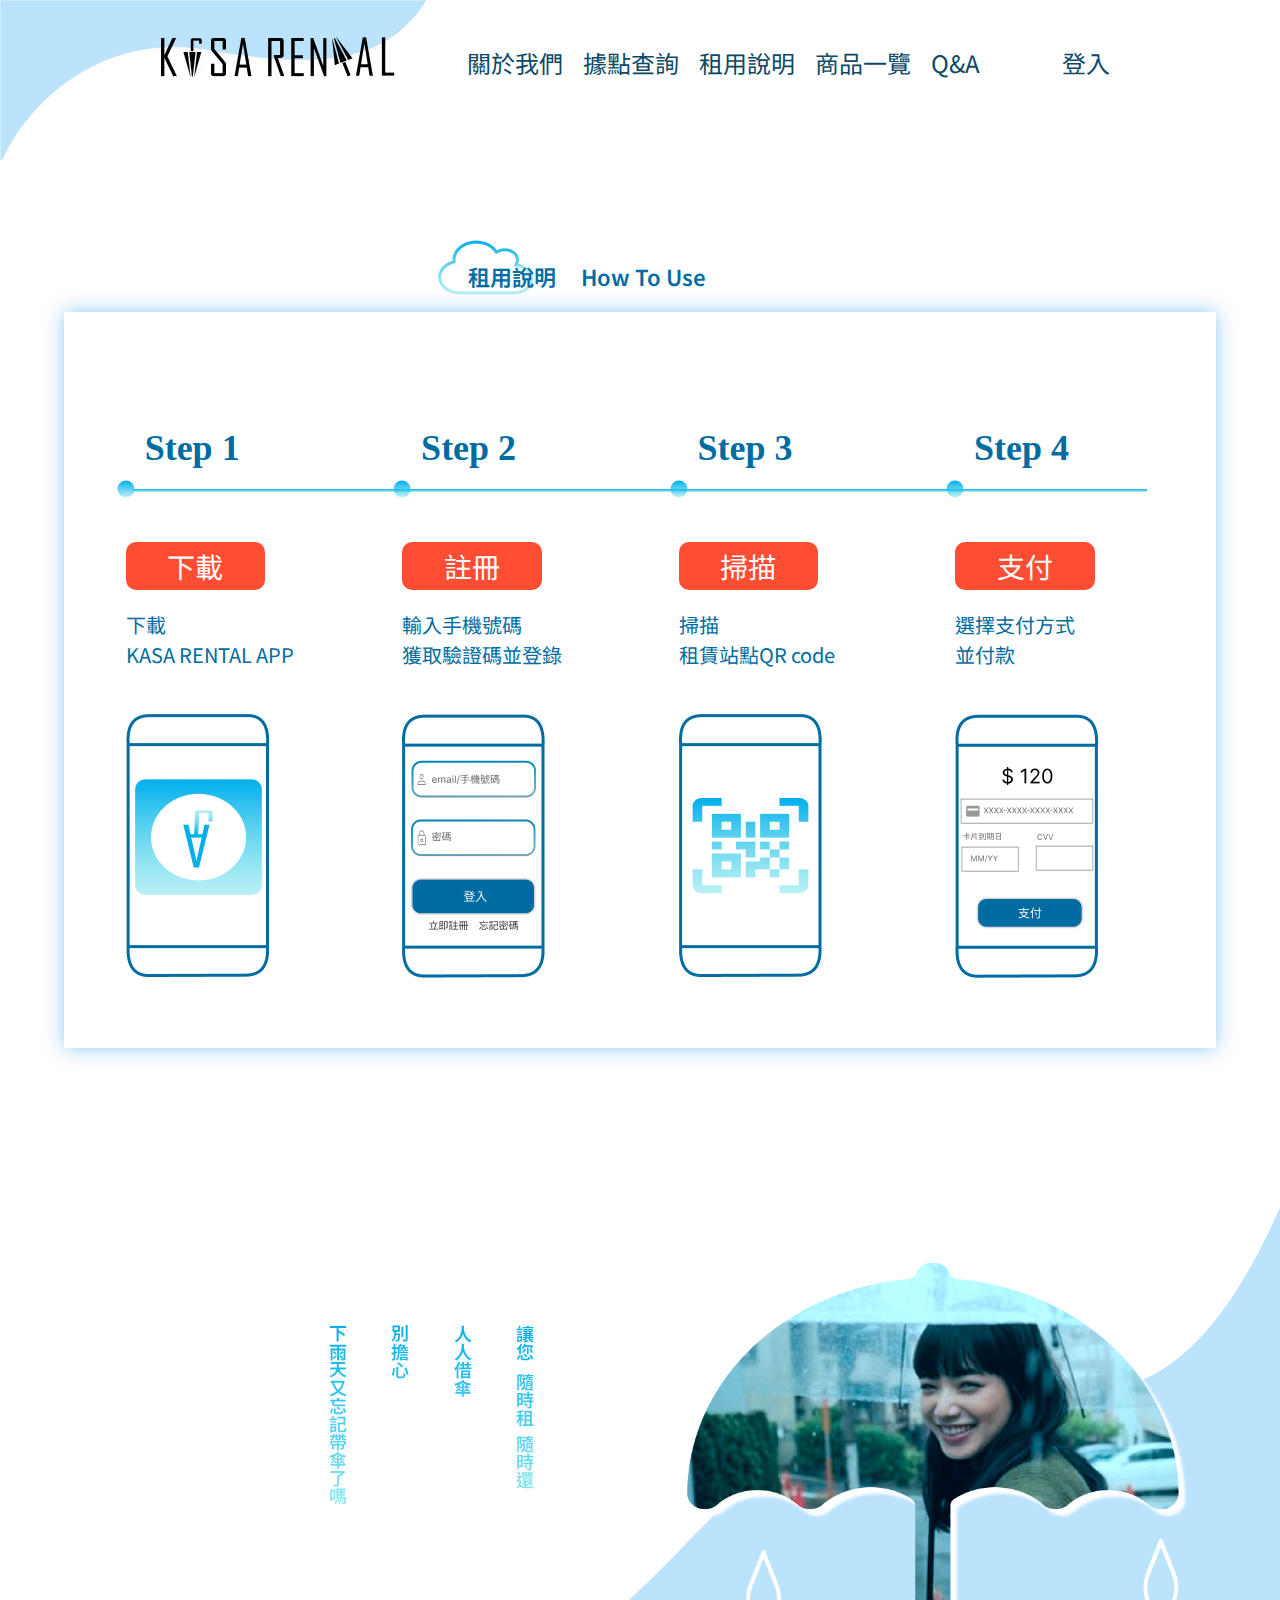
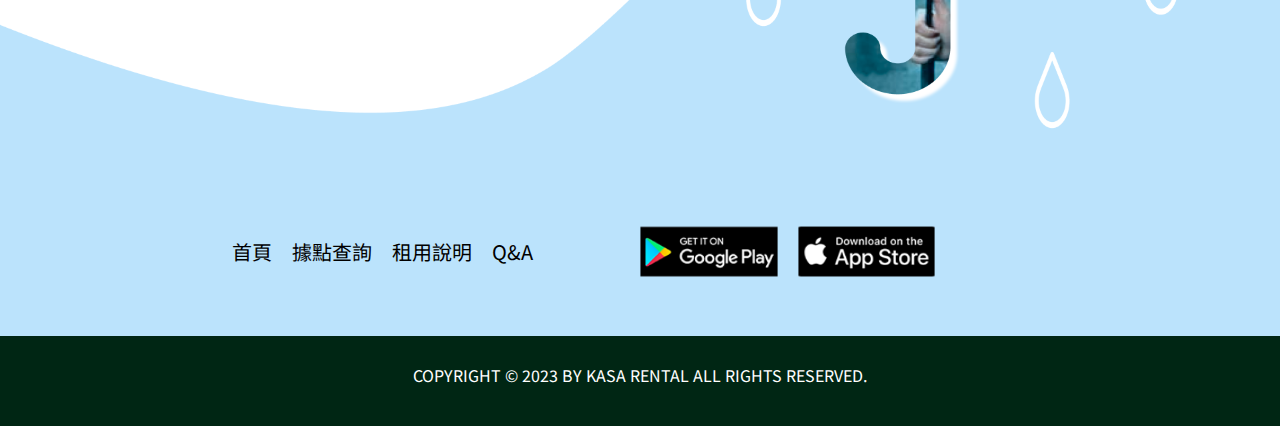
==== howToUse.html @ 1977b461 "version4" ====
<!DOCTYPE html>
<html lang="en">
<head>
    <meta charset="UTF-8">
    <meta http-equiv="X-UA-Compatible" content="IE=edge">
    <meta name="viewport" content="width=device-width, initial-scale=1.0">
    <link rel="icon" href="./title-icon.png">

    <link rel="preconnect" href="https://fonts.googleapis.com">
    <link rel="preconnect" href="https://fonts.gstatic.com" crossorigin>
    <link href="https://fonts.googleapis.com/css2?family=Inter:wght@300&family=Noto+Sans+TC:wght@300&display=swap"
        rel="stylesheet">
    <link rel="stylesheet" href="reset.css">
    <link rel="stylesheet" href="style.css">
    
    <title>KASA RENTAL</title>
    <style>
      
    </style>
</head>
<body>
    
    <header class="nav nav-bg-2">
        <nav>
            <div class="nav-content">
                <!-- <div class="logo-area"></div> -->

                <a href="index.html"><img src="./img/logo.png" alt="logo" id="logo"></a>

                <ul class="nav-list">
                    <li><a href="index.html">關於我們</a></li>
                    <li><a href="spot.html">據點查詢</a></li>
                    <li><a href="howToUse.html">租用說明</a></li>
                    <li><a href="product.html">商品一覽</a></li>
                    <li><a href="QA.html">Q&A</a></li>

                </ul>

                <ul class="nav-list logIn">
                    <li><a href="log-in.html">登入</a></li>
                </ul>
            </div>
        </nav>
        
    </header>
<!-- How To Use -->
<div class="section howToUse" id="howToUse">

    <div class="title-group howToUse">
        <img src="./img/h1-bg.png" alt="cloud" class="h1-cloud-bg">
        <div class="div-white"></div>
        <div class="title">
            <div class="title-ch">租用說明</div>
            <div class="title-en">How To Use </div>
        </div>

    </div>


    <div class="howToUse content">
        <div class="step-line line1"></div>
        <div class="step-num no1">Step 1</div>
        <div class="step-num no2">Step 2</div>
        <div class="step-num no3">Step 3</div>
        <div class="step-num no4">Step 4</div>
        <!-- <div class="step-line line2"></div>
        <div class="step-line line3"></div>
        <div class="step-line line4"></div> -->

        <div class="howToUse-item step1">
            <div class="step-title">下載</div>
            <p class="step-text">下載<br>
                KASA RENTAL APP</p>
            <div class="step-img">
                <img src="./img/dowlaod-app.png" alt="">
            </div>
        </div>
        <div class="howToUse-item step2">
            <div class="step-title">註冊</div>
            <p class="step-text ">輸入手機號碼<br>
                獲取驗證碼並登錄</p>
            <div class="step-img">
                <img src="./img/log-in.png" alt="">
            </div>
        </div>
        <div class="howToUse-item step3">
            <div class="step-title">掃描</div>
            <p class="step-text">掃描<br>
                租賃站點QR code</p>
            <div class="step-img">
                <img src="./img/scan.png" alt="">
            </div>
        </div>
        <div class="howToUse-item step4">
            <div class="step-title">支付</div>
            <p class="step-text">
                選擇支付方式<br>
                並付款
            </p>
            <div class="step-img">
                <img src="./img/pay.png" alt="">
            </div>
        </div>
    </div>
</div>


<div class="section footer">
    <div class="footer-content">
        <div class="footer-content-text">
            下雨天又忘記帶傘了嗎
        </div>
        <div class="footer-content-text">別擔心</div>
        <div class="footer-content-text">人人借傘</div>
        <div class="footer-content-text">
            讓您 &nbsp;
            隨時租&nbsp;
            隨時還</div>
    </div>
    <div class="footer-text">
        <div class="footer-wrap">
        <div class="footer-list">
            <ul class="footer-list-g1">
                <li><a href="#">首頁</a><li>
                <li><a href="#">據點查詢</a><li>
                <li><a href="#">租用說明</a><li>
                <li><a href="#">Q&A</a><li>
            </ul>
        </div>
        <div class="dowload-icon">
            <img src="./img/googlePlay.png" alt="googlePlay">
            <img src="./img/AppleStore.png" alt="AppleStore">
        </div>
    </div>
        <div class="company-info">
            <div class="company-info-1">客服電話：0800-080-000</div>
            <div class="company-info-2">台北市松山區八德路二段200號3樓</div>
            <div class="company-info-3">人人借傘股份有限公司</div>

        </div>
    </div>
</div>
<footer>
    
    <div class="copyright">
        COPYRIGHT © 2023 BY KASA RENTAL ALL RIGHTS RESERVED.</div>
</footer>









</body>
</html>
---- style.css ----
* {
    /* outline: 1px red solid; */
    box-sizing: border-box;
}

p {
    font-size: 20px;
    color: #006CA2;
    line-height: 1.5;
}
body {
    display: flex;
    flex-direction: column;
    font-family: 'Noto Sans TC', sans-serif;
}
body.indexbg {
    /* background-image:url(./img/index-bg.png) ; */
    background-position: left top;
    background-repeat: no-repeat;
}



/* 設定header背景後，文字就會不見 */
.bg-cloud-big{
    /* background-image: url(./img/bg-cloud-big.png);
    background-repeat: no-repeat;
    background-position: center top;
    background-size: cover; */
}
.nav-bg-2{
    background-image: url(./img/nav-bg-v2.png);
    background-repeat: no-repeat;
    background-position: left top;
    background-size: cover;
    height: 160px;
}
.nav-banner {
    height: 20%;
    width: 100%;
    height: 1296px;
    background: url(./img/banner-bg.png);
    background-repeat: no-repeat;
    background-size: cover;
    background-position: left top;
}

nav {
    width: 100%; 
    /* height: 250px;   */
    background-repeat: no-repeat;
}
.mg-top-0{
    margin: 0;
}
.nav{
    padding: 1% 10%;
   display: flex; justify-content: space-between; 
}
header {
    display: flex;
}
.nav-list {
    height: 50px;
    line-height: 50px;
    display: flex;
    font-size: 24px;
    justify-content: space-evenly;
}

.nav-list a {
    display: block;
    align-items: center;
    color: #0C4867;
    margin: 5px 10px;
    text-align: center;
}
/* .nav-list .a-product{
    display: none;
} */
/* .nav-list li:nth-child(3):hover+.a-product{
    display: block;
} */
.nav-list li {
    text-align: center;
    display: block;
}
.nav-list a:hover{
    background-color: #0C4867;
    color: #fff;
}

.nav-content {
    display: flex;
    justify-content: space-between;

    margin: auto;
    width: 960px;
    padding-top: 20px;
}


#logo {
       display: flex;
}


a {
    text-decoration: none;
}

/* -----main---- */
main {
    display: block;
    align-content: center;
}

.slider {
    width: 100%;
    position: relative;
    overflow: hidden;
}

.banner-list {
    width: 150%;
    display: flex;
    gap: 20px;
    position: relative;
    left: -25%;
}

.banner-list-item {
    width: 40%;
    display: flex;
    justify-content: center;

}

.banner-list-item.slo-position {
    width: 70%;
}

#banner-img {
    padding-top: 80px;
    display: block;
    /* width: 33.33%; */
    width: 100%;


}

.banner {
    position: relative;
    padding-top: 3%;
}

.slo-1,
.slo-2 {
    font-family: 'Inter', sans-serif;
    -webkit-text-stroke: 1px black;
    writing-mode: vertical-rl;
    position: absolute;
    font-size: 35px;
    color: #FFFF;
    font-weight: 600;

}


.slo-1 {
    top: 10%;
    left: 14%;
    z-index: 1;
}

.slo-2 {
    left: 20%;
    bottom: -9%;
    z-index: 1;
}
/* title */
.title-group {
    margin-top: 5%;
    width: 33.3%;
    margin-bottom: 30px;
    position: relative;
    font-weight: 600;
    margin-left: 100px
}

.div-white {
    position: absolute;
    left: 30px;
}

.title {
    width: max-content;
    position: relative;
    left: 30px;
    display: flex;
    gap: 25px;
    color: #006CA2;
    font-size: 22px;
    padding: 25px 0px;
}

.section {
    height:fit-content;
    margin: 5% 0;
    padding: 16px 5%;
    display: flex;
    flex-direction: column;
    /* height: max-content; */
}

.title-ch {
    background: rgba(255, 255, 255, 0.3);
}

.h1-cloud-bg {
    position: absolute;
    left: 0;
    z-index: -1;

}



.about .content {
    margin: 3% 20%;
    /* font-size: 20px; */
    /* padding-left: 50px; */
    line-height: 1.5;
}

/* Spot */
.section.spot {
    height: 750px;
    padding: 0;
    margin: 0;
    position: relative;
    background: url(./img/Spot-line-bg.png);
    background-position: top center;
    background-repeat: no-repeat;
    background-size: cover;

}

.taiwain-map {
    display: block;
    width: 280px;
    margin: auto;
    position: relative;
}

/* line */
.line {
    position: absolute;
    width: 200px;
    height: 3px;
    background: #FF3A1E;
}

.type1 {
    right: 26%;
    top: 14%;
}

.type2 {
    left: 30%;
    top: 38%;
}

.type3 {
    right: 30%;
    bottom: 52%;
}

.type4 {
    left: 26%;
    bottom: 21%;
}


.map-area .map-area-img .line::after {
    left: 0;
    top: 1.5px;
    background: #FF3A1E;
    content: '';
    position: absolute;
    width: 17px;
    height: 17px;
    border-radius: 50%;
    transform-origin: center;
    transform: translate(-50%, -50%);

}

.map-area .map-area-img .line:nth-child(2n+1)::after {
    right: -10px;
    left: initial;
}

.map-area {
    position: relative;
}

.area-same {
    display: flex;
    flex-direction: column;
    align-items: center;
    position: absolute;
    padding: 15px 13px 15px;
    max-width: 300px;
    color: #006CA2;
    align-items: center;


}

.area-same .area-title {
    width: 100px;
    padding: 10px;
    text-align: center;
    font-size: 18px;
    border-radius: 10px;
    background: #006CA2;
    color: #FFFF;
    margin-bottom: 20px;
    font-weight: 600;
}

.area-same .area-content {
    background: #BBE3FC;
    border-radius: 10px;
    width: 200px;
    padding: 20px 10px;
}

.area-same.area1 .area-content {
    width: 300px;
}



.area-same ul {
    display: flex;
    flex-wrap: wrap;
    font-size: 14px;
    justify-content: center;
    gap: 15px 15px;
}

.area-same ul li {
    width: 80px;
    padding: 10px;
    background: #FFFF;
    color: #006CA2;
    border-radius: 10px;
    text-align: center;

}

.map-area .area1 {
    top: -15%;
    right: 3%;
}

.map-area .area2 {
    top: 9%;
    left: 13%;
}

.map-area .area3 {
    top: 55%;
    left: 17%;
}

.area-same.area4 {
    top: 27%;
    right: 19%;
}

.area-same.area4 ul {
    justify-content: space-evenly;
}

.map-area #area4 {
    top: 300px;
    right: 200px;

}

/* howToUse */
.title-group.howToUse {
    margin-bottom: 30px;
    min-width: 35%;
    margin: auto;
}

.howToUse.content {
    position: relative;
    padding: 20% 2% 6%;
    width: 100%;
    justify-content: space-around;
    display: flex;
    box-shadow: 0 0 18px rgba(91, 181, 237, 0.7);
}

.step-title {
    font-size: 28px;
    /* background-color: #006CA2; */
    width: 70%;
    background-color: rgba(255, 58, 30, .9);
    color: #FFFF;
    text-align: center;
    /* width: 50%; */
    border-radius: 10px;
    padding: 10px;
    writing-mode: horizontal-tb;
}

/* step-No. */
.step-num {
    font-family: 'Agency FB';
    font-size: 36px;
    position: absolute;
    top: 16%;
    font-weight: 600;
    color: #006CA2;
}

.step-num.no1 {
    left: 7%;
}

.step-num.no2 {
    left: 31%;
}

.step-num.no3 {
    left: 55%;
}

.step-num.no4 {
    left: 79%;
}

/* step-line */
.step-line {
    top: 24%;
    position: absolute;
    width: 88%;
    height: 3px;
    background: linear-gradient(to bottom, rgba(0, 175, 236), rgba(106, 225, 233, 0.42));
}

.howToUse.content .howToUse-item {
    width: 18%;
    display: flex;
    flex-direction: column;
    gap: 20px 0;

}

.howToUse-item:after {
    top: 24%;
    background: linear-gradient(to bottom, rgba(0, 175, 236), rgba(106, 225, 233, 0.42));
    content: '';
    position: absolute;
    width: 17px;
    height: 17px;
    border-radius: 50%;
    transform-origin: center;
    transform: translate(-50%, -50%);
    z-index: 1;
}

.step-img {
    margin-top: 12%;
}

/* .step-line.line1 {
    left: 6%;
}

.step-line.line2 {
    left: 28%;
}

.step-line.line3 {
    left: 50%;
}

.step-line.line4 {
    left: 72%;
} */

/* footer */

.footer-content {
    margin-top: 10%; 
    display: flex;
    left: 20%;
    font-size: 18px;
    gap: 5%;
    height: fit-content;
    margin-left: 23%;
}
.footer-wrap{
    display: flex;
    margin-left: 20%;
    margin-bottom: 2%;
}

.footer-content-text { 
    writing-mode: vertical-lr;
    font-weight:600;
     background: linear-gradient(to bottom, rgba(0, 175, 236), rgba(106, 225, 233, 0.774));
  background: -webkit-linear-gradient(to right, rgba(0, 175, 236), rgba(106, 225, 233, 0.42));
  background-clip: text;
  -webkit-background-clip: text;
  color: transparent;
}
.footer-content-text.orange-color{
    color: rgba(230, 123, 24);
}

.footer-text {
    color: transparent;
    width: 100%;
    flex-direction: column;
    font-size: 20px;
    margin-top: 28%;
    display: flex;
    /* justify-content: space-evenly; */
    flex-wrap: wrap;
    /* gap: 54px;*/
}

.footer-list {
     align-self: center;     
     align-items: center;     
     display: flex;     
     margin-left: -6.8%;
}

.footer-list ul {
    gap:10px;
    display: flex;
    /* margin: 10px 0; */
}
.footer-list ul li a{
    color: black
}
.company-info {
    margin: auto;
    gap: 40px;
    display: flex;
}
.dowload-icon {
    width: 100%;
    align-self: center;
    width: fit-content;
    justify-content: flex-end;

    display: flex;
    gap: 20px;
    height: max-content;
}

.dowload-icon img {
    width: 35%;
    height: auto;
}

footer .copyright {
    height: 90px;
    line-height: 1.4;
    color: #fff;
    text-align: center;
    background: #002614;
    padding: 28px 10px;
}

/* product */

.product-img-slide{
    position: relative;
    width: 50%;
    border-radius: 0 1000px 1000px 0;
    background: #BBE3FC;
   }
   
   .product-content{
    display: flex;
    align-items: center;
    justify-content: space-between;
   }
   .product-content:nth-child(2n) .product-img-slide{
    border-radius: 1000px 0 0 1000px;
    order: 1;
   }
   .product-detail{
    line-height: 2;
   }
   .product-content:nth-child(2n+1) .text{
    width: 50%;

    margin-left: 10%;
   }
   .product-content:nth-child(2n) .text{
    margin-right: 10%;
    width: 50%;
   }
   .product-img img{
    width:400px;
    height: 500px;
}  
.product-img-slide{
    display: flex;
}
.product-content:nth-child(2n+1) .product-img{
    width: 100%;
    margin-left: 14%;
}
.product-content:nth-child(2n) .product-img{
    width: 100%;
    margin-left: 26%;
}
/* product text */
/* .product-content .text{
    display: ;
} */
.product-content .text .product-title{
    font-size: 22px;
    text-align: center;
    margin-bottom: 5%;
}
.product-content .text .product-detail{
    font-size: 18px;
    line-height: 2;
    text-align: center;
    font-size: 18px;
    line-height: 2;
}

.section.footer{
    background-image: url(./img/footer-bg.png);
    background-position: center bottom;
    background-repeat: no-repeat;
    background-size: cover;
    margin-bottom: 0;
}
footer{
    bottom: 0;
}
/* login */

.login-area{
    border: #BBE3FC solid 2px;
    justify-content: center;
    display: flex;
    margin: auto;
    padding: 5% 15%;
}
.login-left{
    margin-right: 16%;
    text-align: center;
    border-right: #BBE3FC solid 2px;
    padding-right: 10%;
}
/* .login-left:after{
    position: absolute;
    width: 10px;
    height:30px;
    background-color: #0C4867;
    left: 20%;
} */
.login-register{
    width: 300px;
    display: flex;
}
.form-text{
    margin: 20% 0 5%;
}
.form-text.input{
    border: solid #0C4867 2px;
    border-radius: 5px;
}

input[type=button] {
    background-color: #0C4867;
    border: none;
    padding: 10px;
    width: 170px;
    color: #fff;
    border-radius: 5px;
}
input{
    width: 300px;
    height: 46px;
    font-size: 20px;
    font-family: "Roboto", sans-serif;
    /* font-weight: 200; */
    color: black;
    padding: 5px 10px;
}
#facebook-signup-btn{
    display: flex;
    align-items: center;
    justify-content: space-evenly;
    width: 212px;
    height: 40px;
    /* margin: 0 auto 25px auto; */
    background-color: #3b5998;
    color: #fff;
    border-radius: 5px;
    cursor: pointer;
}
.login-right button img{
    margin-right: -24px;
}
.login-right button{
    border: none;
}
.login-forgot{
    font-size: 10px;
    display: flex;
    justify-content: flex-end;
    gap: 10px;
}
.login-right{
    padding-top: 25%;
}

.section.QA {
    height: fit-content;
    margin:0;
    padding: 0 5% 5% 15%;
    display: flex;
    flex-direction: column;
}
.section.QA > div{
    /* outline: solid red; */
    width: 100%;
    display: flex;
    margin: 20px 0;
    justify-content: center;
}
.section.QA .QA-title{
gap: 200px;}

.QA-title button{
    width: 150px;
    font-weight: 600;
    padding: 1% 3%;
    font-size: 14px;
    border: #0C4867;
    border-radius: 20px ;
    color: #0C4867;
}
.QA-title button:hover{
    border: none;
    background-color: #0C4867;
    color: #fff;
}
.section.QA .QA-content{
    text-align: center;
    display: block;
    line-height: 2;
    margin: auto;
    /* flex: ; */
}
.QA-sub-title > div{
    margin:0 20px;
}
.QA-content-Q{
    background:  #006CA2;
    color: #FFFF;
    font-weight: 600;
}
.QA-content-Q,.QA-content-A{
    padding-left: 20px;
    display: flex;
    border-radius: 10px;
    width: 50%;
    margin: auto;
    justify-content: space-between;
}
.hide{
    display: none;
}
.add{
    background: none;
    margin-right: 20px;
    cursor: pointer;
}

.QA-content-A{
    border: solid;
    border-color: #006CA2;
    margin-top: 20px;
    display: none;

}
.QA-content-1{
    margin-bottom:50px;
}
.QA-sub-title > div:hover{
font-weight: 600;
color: #0C4867;
}
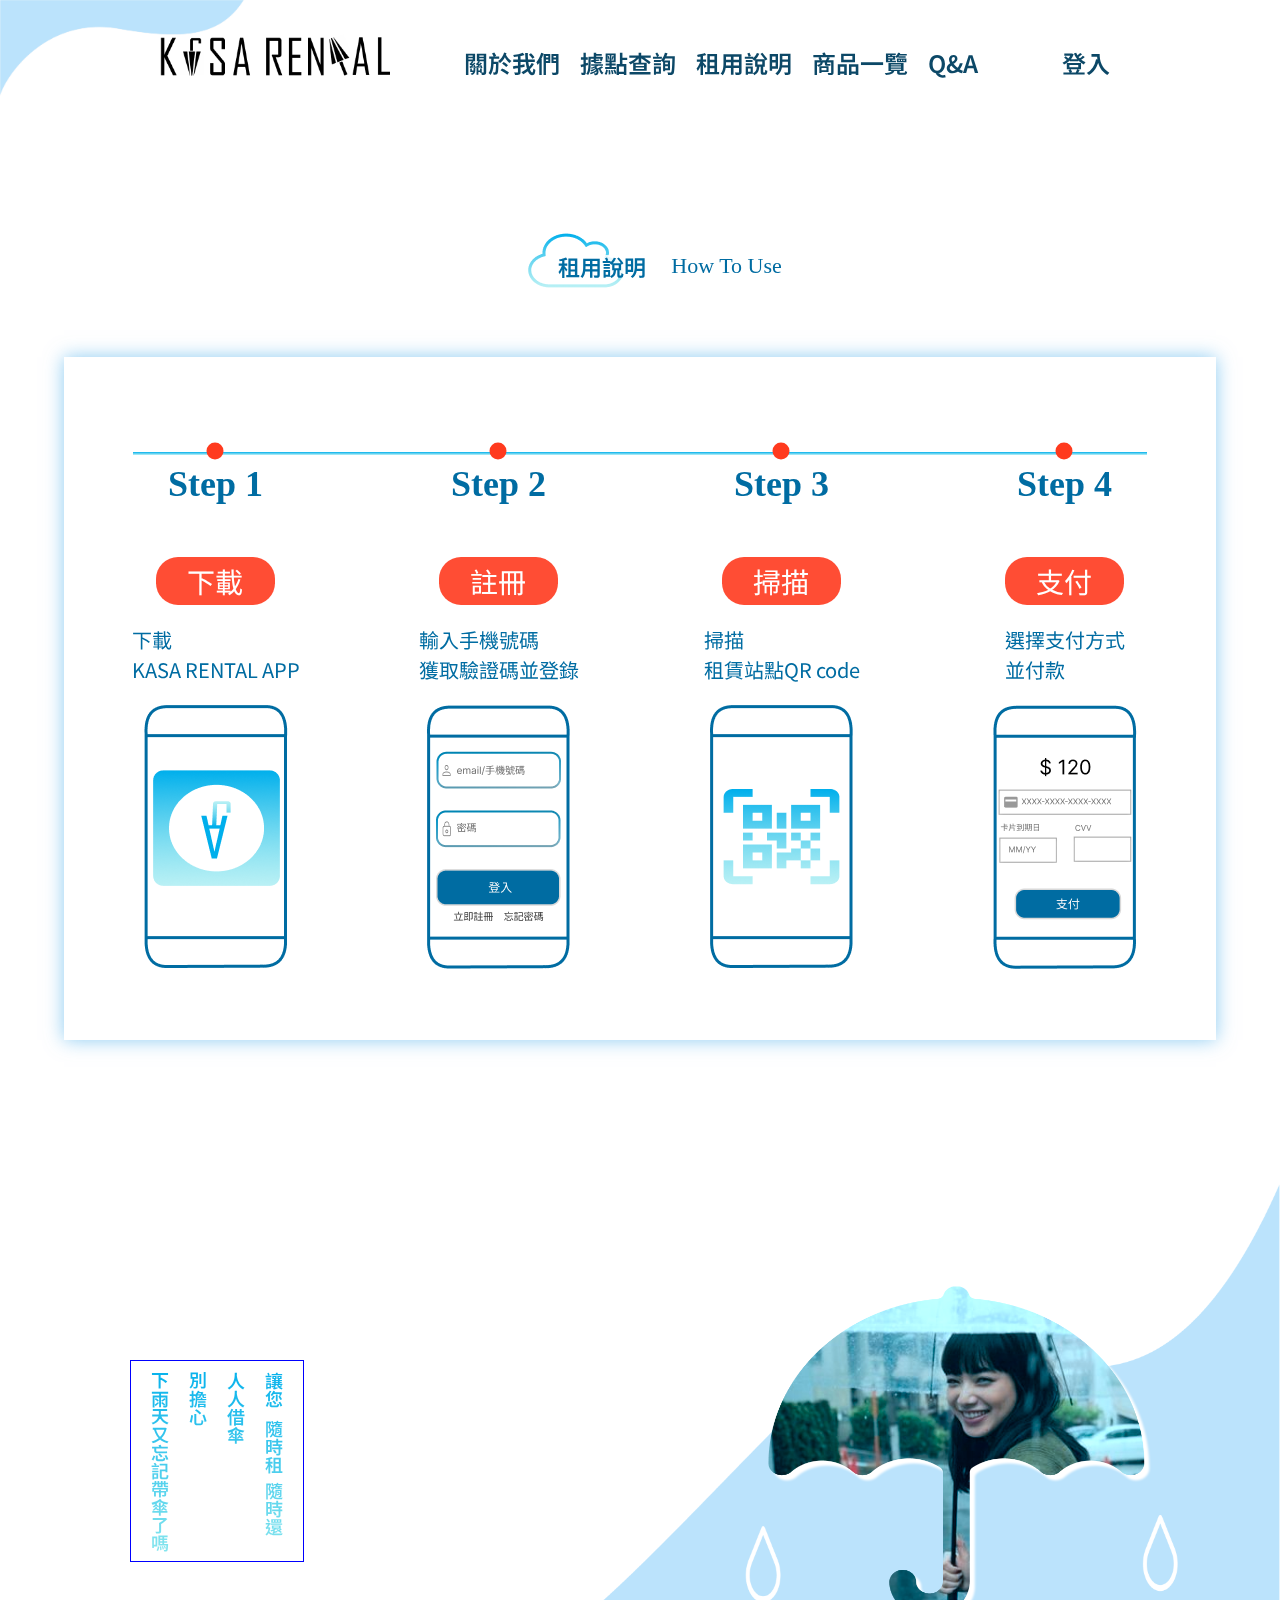
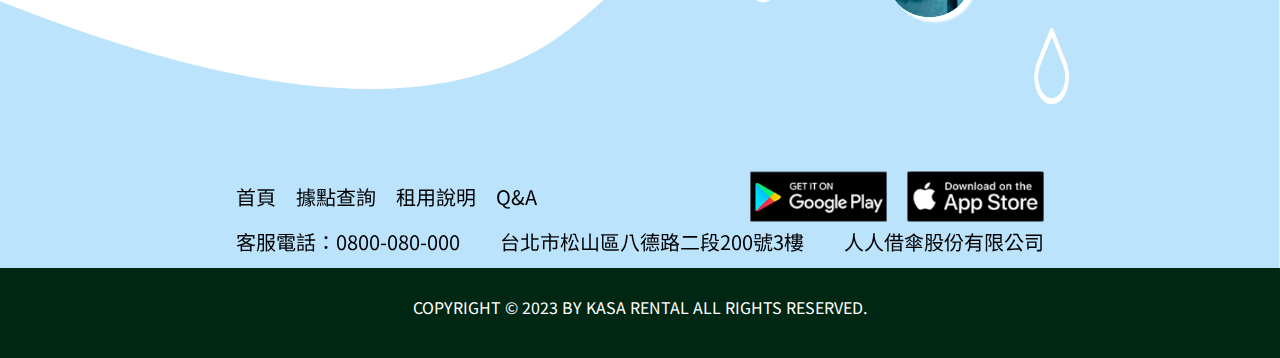
==== commit 1a9b84b1: "0526revised" ====
--- a/howToUse.html
+++ b/howToUse.html
@@ -1,5 +1,6 @@
 <!DOCTYPE html>
 <html lang="en">
+
 <head>
     <meta charset="UTF-8">
     <meta http-equiv="X-UA-Compatible" content="IE=edge">
@@ -12,14 +13,15 @@
         rel="stylesheet">
     <link rel="stylesheet" href="reset.css">
     <link rel="stylesheet" href="style.css">
-    
+
     <title>KASA RENTAL</title>
     <style>
-      
+
     </style>
 </head>
+
 <body>
-    
+
     <header class="nav nav-bg-2">
         <nav>
             <div class="nav-content">
@@ -41,110 +43,118 @@
                 </ul>
             </div>
         </nav>
-        
+
     </header>
-<!-- How To Use -->
-<div class="section howToUse" id="howToUse">
+    <!-- How To Use -->
+    <!-- How To Use -->
+    <div class="section howToUse" id="howToUse">
 
-    <div class="title-group howToUse">
-        <img src="./img/h1-bg.png" alt="cloud" class="h1-cloud-bg">
-        <div class="div-white"></div>
-        <div class="title">
-            <div class="title-ch">租用說明</div>
-            <div class="title-en">How To Use </div>
+        <div class="title-group howToUse">
+            <img src="./img/h1-bg.png" alt="cloud" class="h1-cloud-bg">
+            <div class="div-white"></div>
+            <div class="title">
+                <div class="title-ch">租用說明</div>
+                <div class="title-en">How To Use </div>
+            </div>
         </div>
 
+        <div class="howToUse content">
+            <div class="step-line line1"></div>
+            <div class="howToUse-item step1">
+                <div class="step-num no1">Step 1</div>
+                <div class="step-title">下載</div>
+                <div class="step-text">
+                    <p>下載<br>
+                        KASA RENTAL APP</p>
+                </div>
+                <div class="step-img">
+                    <img src="./img/dowlaod-app.png" alt="">
+                </div>
+            </div>
+            <div class="howToUse-item step2">
+                <div class="step-num no2">Step 2</div>
+                <div class="step-title">註冊</div>
+                <p class="step-text">
+                    輸入手機號碼<br>
+                    獲取驗證碼並登錄</p>
+                <div class="step-img">
+                    <img src="./img/log-in.png" alt="">
+                </div>
+            </div>
+            <div class="howToUse-item step3">
+                <div class="step-num no3">Step 3</div>
+                <div class="step-title">掃描</div>
+                <p class="step-text">掃描<br>
+                    租賃站點QR code</p>
+                <div class="step-img">
+                    <img src="./img/scan.png" alt="">
+                </div>
+            </div>
+            <div class="howToUse-item step4">
+                <div class="step-num no4">Step 4</div>
+                <div class="step-title">支付</div>
+                <p class="step-text">
+                    選擇支付方式<br>
+                    並付款
+                </p>
+                <div class="step-img">
+                    <img src="./img/pay.png" alt="">
+                </div>
+            </div>
+        </div>
     </div>
 
 
-    <div class="howToUse content">
-        <div class="step-line line1"></div>
-        <div class="step-num no1">Step 1</div>
-        <div class="step-num no2">Step 2</div>
-        <div class="step-num no3">Step 3</div>
-        <div class="step-num no4">Step 4</div>
-        <!-- <div class="step-line line2"></div>
-        <div class="step-line line3"></div>
-        <div class="step-line line4"></div> -->
+    <div class="section footer">
 
-        <div class="howToUse-item step1">
-            <div class="step-title">下載</div>
-            <p class="step-text">下載<br>
-                KASA RENTAL APP</p>
-            <div class="step-img">
-                <img src="./img/dowlaod-app.png" alt="">
+        <div class="footer-content-img">
+            <img class="umbrella-girl" src="./img/umbrella-girl.png" alt="umbrella-girl">
+        </div>
+        <div class="footer-text">
+            <div class="footer-content">
+                <div class="footer-content-text">
+                    <div class="footer-content-text-1">
+                        下雨天又忘記帶傘了嗎
+                    </div>
+                    <div class="footer-content-text-2">別擔心</div>
+                    <div class="footer-content-text-3">人人借傘</div>
+                    <div class="footer-content-text-4">
+                        讓您 &nbsp;
+                        隨時租&nbsp;
+                        隨時還</div>
+                </div>
             </div>
-        </div>
-        <div class="howToUse-item step2">
-            <div class="step-title">註冊</div>
-            <p class="step-text ">輸入手機號碼<br>
-                獲取驗證碼並登錄</p>
-            <div class="step-img">
-                <img src="./img/log-in.png" alt="">
+            <div class="footer-wrap">
+                <div class="footer-list">
+                    <ul class="footer-list-g1">
+                        <li><a href="#">首頁</a>
+                        <li>
+                        <li><a href="#">據點查詢</a>
+                        <li>
+                        <li><a href="#">租用說明</a>
+                        <li>
+                        <li><a href="#">Q&A</a>
+                        <li>
+                    </ul>
+                </div>
+                <div class="dowload-icon">
+                    <img src="./img/googlePlay.png" alt="googlePlay">
+                    <img src="./img/AppleStore.png" alt="AppleStore">
+                </div>
             </div>
-        </div>
-        <div class="howToUse-item step3">
-            <div class="step-title">掃描</div>
-            <p class="step-text">掃描<br>
-                租賃站點QR code</p>
-            <div class="step-img">
-                <img src="./img/scan.png" alt="">
-            </div>
-        </div>
-        <div class="howToUse-item step4">
-            <div class="step-title">支付</div>
-            <p class="step-text">
-                選擇支付方式<br>
-                並付款
-            </p>
-            <div class="step-img">
-                <img src="./img/pay.png" alt="">
+            <div class="company-info">
+                <div class="company-info-1">客服電話：0800-080-000</div>
+                <div class="company-info-2">台北市松山區八德路二段200號3樓</div>
+                <div class="company-info-3">人人借傘股份有限公司</div>
             </div>
         </div>
     </div>
-</div>
+    </div>
+    <footer>
 
-
-<div class="section footer">
-    <div class="footer-content">
-        <div class="footer-content-text">
-            下雨天又忘記帶傘了嗎
-        </div>
-        <div class="footer-content-text">別擔心</div>
-        <div class="footer-content-text">人人借傘</div>
-        <div class="footer-content-text">
-            讓您 &nbsp;
-            隨時租&nbsp;
-            隨時還</div>
-    </div>
-    <div class="footer-text">
-        <div class="footer-wrap">
-        <div class="footer-list">
-            <ul class="footer-list-g1">
-                <li><a href="#">首頁</a><li>
-                <li><a href="#">據點查詢</a><li>
-                <li><a href="#">租用說明</a><li>
-                <li><a href="#">Q&A</a><li>
-            </ul>
-        </div>
-        <div class="dowload-icon">
-            <img src="./img/googlePlay.png" alt="googlePlay">
-            <img src="./img/AppleStore.png" alt="AppleStore">
-        </div>
-    </div>
-        <div class="company-info">
-            <div class="company-info-1">客服電話：0800-080-000</div>
-            <div class="company-info-2">台北市松山區八德路二段200號3樓</div>
-            <div class="company-info-3">人人借傘股份有限公司</div>
-
-        </div>
-    </div>
-</div>
-<footer>
-    
-    <div class="copyright">
-        COPYRIGHT © 2023 BY KASA RENTAL ALL RIGHTS RESERVED.</div>
-</footer>
+        <div class="copyright">
+            COPYRIGHT © 2023 BY KASA RENTAL ALL RIGHTS RESERVED.</div>
+    </footer>
 
 
 
@@ -155,4 +165,5 @@
 
 
 </body>
+
 </html>--- a/style.css
+++ b/style.css
@@ -2,64 +2,93 @@
     /* outline: 1px red solid; */
     box-sizing: border-box;
 }
+
+@import url(https://allfont.net/allfont.css?fonts=agency-fb);
 
 p {
     font-size: 20px;
     color: #006CA2;
     line-height: 1.5;
 }
+
 body {
     display: flex;
     flex-direction: column;
     font-family: 'Noto Sans TC', sans-serif;
 }
+
 body.indexbg {
     /* background-image:url(./img/index-bg.png) ; */
     background-position: left top;
     background-repeat: no-repeat;
 }
 
-
-
-/* 設定header背景後，文字就會不見 */
-.bg-cloud-big{
+header {
+    background-image: url(./img/index-nav-bg.png);
+    background-repeat: no-repeat;
+    background-position: left top;
+    background-size: cover;
+    height: 100px;
+}
+
+
+.bg-cloud-big {
     /* background-image: url(./img/bg-cloud-big.png);
     background-repeat: no-repeat;
     background-position: center top;
     background-size: cover; */
 }
-.nav-bg-2{
+
+.nav-bg-2 {
     background-image: url(./img/nav-bg-v2.png);
     background-repeat: no-repeat;
     background-position: left top;
+    background-size: contain;
+    height: 160px;
+}
+
+.nav-banner {
+    width: 100%;
+    /* background: url(./img/banner-bg.png);
+    background-repeat: no-repeat;
     background-size: cover;
-    height: 160px;
-}
-.nav-banner {
-    height: 20%;
-    width: 100%;
-    height: 1296px;
-    background: url(./img/banner-bg.png);
+    background-position: left top; */
+}
+
+
+.banner {
+    margin-top: -3px;
+    background-image: url(./img/banner-bg.png);
     background-repeat: no-repeat;
     background-size: cover;
     background-position: left top;
 }
 
 nav {
-    width: 100%; 
+    position: sticky;
+    top: 0;
+    width: 100%;
     /* height: 250px;   */
     background-repeat: no-repeat;
 }
-.mg-top-0{
+
+.mg-top-0 {
     margin: 0;
 }
-.nav{
+
+
+.nav {
+    height: max-content;
     padding: 1% 10%;
-   display: flex; justify-content: space-between; 
-}
+    display: flex;
+    justify-content: space-between;
+}
+
+
 header {
     display: flex;
 }
+
 .nav-list {
     height: 50px;
     line-height: 50px;
@@ -74,20 +103,16 @@
     color: #0C4867;
     margin: 5px 10px;
     text-align: center;
-}
-/* .nav-list .a-product{
-    display: none;
-} */
-/* .nav-list li:nth-child(3):hover+.a-product{
-    display: block;
-} */
+    font-weight: 600;
+}
+
 .nav-list li {
     text-align: center;
     display: block;
 }
-.nav-list a:hover{
-    background-color: #0C4867;
-    color: #fff;
+
+.nav-list a:hover {
+    color: #FF3A1E;
 }
 
 .nav-content {
@@ -101,7 +126,8 @@
 
 
 #logo {
-       display: flex;
+    display: flex;
+    width: 230px;
 }
 
 
@@ -122,6 +148,7 @@
 }
 
 .banner-list {
+    margin: -36px 0 177px 0;
     width: 150%;
     display: flex;
     gap: 20px;
@@ -157,7 +184,7 @@
 .slo-1,
 .slo-2 {
     font-family: 'Inter', sans-serif;
-    -webkit-text-stroke: 1px black;
+    text-shadow: 0.1em 0.1em 0.2em #00000036;
     writing-mode: vertical-rl;
     position: absolute;
     font-size: 35px;
@@ -175,22 +202,15 @@
 
 .slo-2 {
     left: 20%;
-    bottom: -9%;
+    bottom: 13%;
     z-index: 1;
 }
+
 /* title */
 .title-group {
-    margin-top: 5%;
-    width: 33.3%;
-    margin-bottom: 30px;
+    margin: 5% auto 5% auto;
     position: relative;
     font-weight: 600;
-    margin-left: 100px
-}
-
-.div-white {
-    position: absolute;
-    left: 30px;
 }
 
 .title {
@@ -201,11 +221,11 @@
     gap: 25px;
     color: #006CA2;
     font-size: 22px;
-    padding: 25px 0px;
+    padding: 22px 0px;
 }
 
 .section {
-    height:fit-content;
+    height: fit-content;
     margin: 5% 0;
     padding: 16px 5%;
     display: flex;
@@ -214,7 +234,12 @@
 }
 
 .title-ch {
-    background: rgba(255, 255, 255, 0.3);
+    background-color: #ffffffd6;
+}
+
+.title-en {
+    font-family: Agency FB;
+    font-weight: 200;
 }
 
 .h1-cloud-bg {
@@ -224,12 +249,19 @@
 
 }
 
+.section.about .title-group {
+    z-index: 1;
+}
+
+.section.about {
+    margin-top: -5%;
+}
 
 
 .about .content {
-    margin: 3% 20%;
-    /* font-size: 20px; */
-    /* padding-left: 50px; */
+    margin: auto;
+    font-size: 20px;
+    padding-left: 50px;
     line-height: 1.5;
 }
 
@@ -239,7 +271,7 @@
     padding: 0;
     margin: 0;
     position: relative;
-    background: url(./img/Spot-line-bg.png);
+    background: url(./img/line-bg.png);
     background-position: top center;
     background-repeat: no-repeat;
     background-size: cover;
@@ -272,8 +304,8 @@
 }
 
 .type3 {
-    right: 30%;
-    bottom: 52%;
+    left: 59%;
+    bottom: 39%;
 }
 
 .type4 {
@@ -302,8 +334,10 @@
 }
 
 .map-area {
-    position: relative;
-}
+    margin: auto;
+    position: relative;
+}
+
 
 .area-same {
     display: flex;
@@ -362,23 +396,23 @@
 }
 
 .map-area .area1 {
-    top: -15%;
-    right: 3%;
+    top: -12%;
+    right: -127%;
 }
 
 .map-area .area2 {
-    top: 9%;
-    left: 13%;
+    top: -2%;
+    right: 108%;
 }
 
 .map-area .area3 {
-    top: 55%;
-    left: 17%;
+    top: 59%;
+    right: 98%;
 }
 
 .area-same.area4 {
-    top: 27%;
-    right: 19%;
+    top: 42%;
+    left: 94%;
 }
 
 .area-same.area4 ul {
@@ -386,21 +420,14 @@
 }
 
 .map-area #area4 {
-    top: 300px;
-    right: 200px;
-
+    top: 40%;
+    left: 100%;
 }
 
 /* howToUse */
-.title-group.howToUse {
-    margin-bottom: 30px;
-    min-width: 35%;
-    margin: auto;
-}
-
 .howToUse.content {
     position: relative;
-    padding: 20% 2% 6%;
+    padding: 200px 10px 70px;
     width: 100%;
     justify-content: space-around;
     display: flex;
@@ -408,16 +435,14 @@
 }
 
 .step-title {
+    width: 50%;
     font-size: 28px;
     /* background-color: #006CA2; */
-    width: 70%;
     background-color: rgba(255, 58, 30, .9);
     color: #FFFF;
     text-align: center;
-    /* width: 50%; */
-    border-radius: 10px;
+    border-radius: 22px;
     padding: 10px;
-    writing-mode: horizontal-tb;
 }
 
 /* step-No. */
@@ -430,8 +455,13 @@
     color: #006CA2;
 }
 
-.step-num.no1 {
-    left: 7%;
+.stepNum {
+    display: flex;
+    justify-content: space-between;
+}
+
+/* .step-num.no1 {
+    left: 12%;
 }
 
 .step-num.no2 {
@@ -444,11 +474,11 @@
 
 .step-num.no4 {
     left: 79%;
-}
+} */
 
 /* step-line */
 .step-line {
-    top: 24%;
+    top: 14%;
     position: absolute;
     width: 88%;
     height: 3px;
@@ -456,16 +486,18 @@
 }
 
 .howToUse.content .howToUse-item {
-    width: 18%;
+    width: 21%;
+    align-items: center;
     display: flex;
     flex-direction: column;
     gap: 20px 0;
-
-}
-
-.howToUse-item:after {
-    top: 24%;
-    background: linear-gradient(to bottom, rgba(0, 175, 236), rgba(106, 225, 233, 0.42));
+}
+
+.step-num:after {
+    top: -43%;
+    left: 50%;
+    background: #FF3A1E;
+    /* background: linear-gradient(to bottom, rgba(0, 175, 236), rgba(106, 225, 233, 0.42)); */
     content: '';
     position: absolute;
     width: 17px;
@@ -476,8 +508,20 @@
     z-index: 1;
 }
 
+.step-text {
+    font-size: 20px;
+    color: #006CA2;
+    line-height: 1.5;
+    margin: auto;
+}
+
 .step-img {
-    margin-top: 12%;
+    margin: auto;
+}
+
+.step-img img {
+    max-width: 125%;
+
 }
 
 /* .step-line.line1 {
@@ -497,73 +541,113 @@
 } */
 
 /* footer */
+.section.footer {
+    background-image: url(./img/footer-bg.png);
+    background-position: center top;
+    background-repeat: no-repeat;
+    background-size: cover;
+    margin-bottom: 0;
+    position: relative;
+    ;
+}
+
+.footer-content-img {
+    /* outline: solid red 1px; */
+    width: 30%;
+    left: 60%;
+    top: 15%;
+    position: absolute;
+}
+
+.umbrella-girl {
+    /* outline: solid; */
+    display: block;
+    /* position: absolute; */
+    overflow: hidden;
+    width: 100%;
+
+}
+
+footer {
+    bottom: 0;
+}
 
 .footer-content {
-    margin-top: 10%; 
-    display: flex;
-    left: 20%;
+    padding-top: 20%;
+    margin-top: 10%;
+    margin: auto;
+    display: flex;
+    position: relative;
     font-size: 18px;
     gap: 5%;
     height: fit-content;
-    margin-left: 23%;
-}
-.footer-wrap{
-    display: flex;
-    margin-left: 20%;
-    margin-bottom: 2%;
-}
-
-.footer-content-text { 
+    margin-bottom: 200px;
+}
+
+.footer-wrap {
+    display: flex;
+    justify-content: space-between;
+}
+
+.footer-content-text {
+
+    outline: 1px solid blue;
+    position: relative;
+    /* right: 300px; */
     writing-mode: vertical-lr;
-    font-weight:600;
-     background: linear-gradient(to bottom, rgba(0, 175, 236), rgba(106, 225, 233, 0.774));
-  background: -webkit-linear-gradient(to right, rgba(0, 175, 236), rgba(106, 225, 233, 0.42));
-  background-clip: text;
-  -webkit-background-clip: text;
-  color: transparent;
-}
-.footer-content-text.orange-color{
+    font-weight: 600;
+    background: linear-gradient(to bottom, rgba(0, 175, 236), rgba(106, 225, 233, 0.774));
+    background: -webkit-linear-gradient(to right, rgba(0, 175, 236), rgba(106, 225, 233, 0.42));
+    background-clip: text;
+    -webkit-background-clip: text;
+    color: transparent;
+    margin-left: -246%;
+}
+
+.footer-content-text div {
+    margin: 10px 20px;
+}
+
+.footer-content-text.orange-color {
     color: rgba(230, 123, 24);
 }
 
 .footer-text {
-    color: transparent;
-    width: 100%;
     flex-direction: column;
     font-size: 20px;
-    margin-top: 28%;
-    display: flex;
-    /* justify-content: space-evenly; */
+    display: flex;
     flex-wrap: wrap;
-    /* gap: 54px;*/
+    margin: auto;
+    row-gap: 10px;
 }
 
 .footer-list {
-     align-self: center;     
-     align-items: center;     
-     display: flex;     
-     margin-left: -6.8%;
+    align-self: center;
+    display: flex;
 }
 
 .footer-list ul {
-    gap:10px;
+    gap: 10px;
     display: flex;
     /* margin: 10px 0; */
 }
-.footer-list ul li a{
+
+.footer-list ul li a {
     color: black
 }
+
 .company-info {
-    margin: auto;
     gap: 40px;
     display: flex;
-}
+    color: black;
+    margin: auto;
+}
+
 .dowload-icon {
     width: 100%;
     align-self: center;
     width: fit-content;
     justify-content: flex-end;
-
     display: flex;
     gap: 20px;
     height: max-content;
@@ -585,91 +669,106 @@
 
 /* product */
 
-.product-img-slide{
+.product-img-slide {
     position: relative;
     width: 50%;
     border-radius: 0 1000px 1000px 0;
     background: #BBE3FC;
-   }
-   
-   .product-content{
+}
+
+.product-content {
     display: flex;
     align-items: center;
     justify-content: space-between;
-   }
-   .product-content:nth-child(2n) .product-img-slide{
+}
+
+.product-content:nth-child(2n) .product-img-slide {
     border-radius: 1000px 0 0 1000px;
     order: 1;
-   }
-   .product-detail{
+}
+
+.product-detail {
     line-height: 2;
-   }
-   .product-content:nth-child(2n+1) .text{
+}
+
+.product-content:nth-child(2n+1) .text {
     width: 50%;
-
-    margin-left: 10%;
-   }
-   .product-content:nth-child(2n) .text{
-    margin-right: 10%;
+    margin: 10%;
+}
+
+.product-content:nth-child(2n) .text {
+    margin: 10%;
     width: 50%;
-   }
-   .product-img img{
-    width:400px;
+}
+
+.product-img img {
+    width: 400px;
     height: 500px;
-}  
-.product-img-slide{
-    display: flex;
-}
-.product-content:nth-child(2n+1) .product-img{
+}
+
+.product-img-slide {
+    display: flex;
+}
+
+.product-content:nth-child(2n+1) .product-img {
     width: 100%;
     margin-left: 14%;
 }
-.product-content:nth-child(2n) .product-img{
+
+.product-content:nth-child(2n) .product-img {
     width: 100%;
     margin-left: 26%;
 }
-/* product text */
-/* .product-content .text{
-    display: ;
-} */
-.product-content .text .product-title{
+
+.product-content .text .product-title {
     font-size: 22px;
-    text-align: center;
-    margin-bottom: 5%;
-}
-.product-content .text .product-detail{
+}
+
+.product-content .text .product-color-list div {
+    width: 10px;
+    height: 10px;
+    border-radius: 5px;
+    background-color: #BBE3FC;
+    margin: 2px 2px;
+    padding: 0;
+    /* overflow: hidden; */
+    /* color: rgba(0,0,0,0); */
+    /* white-space: nowrap; */
+}
+
+.product-color-list {
+    display: flex;
+    margin: 2% 0 0 0;
+    padding-left: 7%;
+}
+
+.product-content .text .product-detail {
     font-size: 18px;
-    line-height: 2;
-    text-align: center;
+    line-height: 1.5;
+    text-align: left;
     font-size: 18px;
-    line-height: 2;
-}
-
-.section.footer{
-    background-image: url(./img/footer-bg.png);
-    background-position: center bottom;
-    background-repeat: no-repeat;
-    background-size: cover;
-    margin-bottom: 0;
-}
-footer{
-    bottom: 0;
-}
+}
+
+
 /* login */
 
-.login-area{
-    border: #BBE3FC solid 2px;
+.login-area {
+    min-width: fit-content;
+    background: #BBE3FC;
     justify-content: center;
     display: flex;
     margin: auto;
     padding: 5% 15%;
-}
-.login-left{
+    border-radius: 10px;
+}
+
+.login-left {
     margin-right: 16%;
     text-align: center;
     border-right: #BBE3FC solid 2px;
     padding-right: 10%;
 }
+
 /* .login-left:after{
     position: absolute;
     width: 10px;
@@ -677,16 +776,20 @@
     background-color: #0C4867;
     left: 20%;
 } */
-.login-register{
+.login-register {
     width: 300px;
     display: flex;
 }
-.form-text{
+
+.form-text {
     margin: 20% 0 5%;
 }
-.form-text.input{
-    border: solid #0C4867 2px;
+
+.form-text.input input {
+    /* border: solid #0C4867 1px; */
     border-radius: 5px;
+    position: relative;
+    display: inline-block;
 }
 
 input[type=button] {
@@ -696,8 +799,23 @@
     width: 170px;
     color: #fff;
     border-radius: 5px;
-}
-input{
+    cursor: pointer;
+}
+
+.signup {
+    margin-top: 20px;
+    background-color: #FF3A1E;
+    border: none;
+    padding: 10px;
+    width: 170px;
+    color: #fff;
+    border-radius: 5px;
+    margin: auto;
+    cursor: pointer;
+
+}
+
+input {
     width: 300px;
     height: 46px;
     font-size: 20px;
@@ -706,81 +824,101 @@
     color: black;
     padding: 5px 10px;
 }
-#facebook-signup-btn{
+
+#facebook-signup-btn {
+    margin: auto;
     display: flex;
     align-items: center;
     justify-content: space-evenly;
     width: 212px;
     height: 40px;
-    /* margin: 0 auto 25px auto; */
+    margin: 0 auto 25px auto;
     background-color: #3b5998;
     color: #fff;
     border-radius: 5px;
     cursor: pointer;
 }
-.login-right button img{
+
+.login-right button img {
     margin-right: -24px;
 }
-.login-right button{
+
+.login-right div:nth-child(2) {
+    margin-left: 20px;
+}
+
+.login-right button {
     border: none;
 }
-.login-forgot{
-    font-size: 10px;
-    display: flex;
-    justify-content: flex-end;
-    gap: 10px;
-}
-.login-right{
-    padding-top: 25%;
-}
-
+
+.login-forgot a {
+    color: #0C4867;
+}
+
+.login-right {
+    margin: auto;
+}
+
+/* user icon */
+
+
+/* QA */
 .section.QA {
     height: fit-content;
-    margin:0;
+    margin: 0;
     padding: 0 5% 5% 15%;
     display: flex;
     flex-direction: column;
 }
-.section.QA > div{
+
+.section.QA>div {
     /* outline: solid red; */
     width: 100%;
     display: flex;
     margin: 20px 0;
     justify-content: center;
 }
-.section.QA .QA-title{
-gap: 200px;}
-
-.QA-title button{
+
+.section.QA .QA-title {
+    gap: 200px;
+}
+
+.QA-title button {
     width: 150px;
     font-weight: 600;
     padding: 1% 3%;
     font-size: 14px;
     border: #0C4867;
-    border-radius: 20px ;
+    border-radius: 20px;
     color: #0C4867;
 }
-.QA-title button:hover{
+
+.QA-title button:hover {
     border: none;
     background-color: #0C4867;
     color: #fff;
 }
-.section.QA .QA-content{
+
+.section.QA .QA-content {
     text-align: center;
     display: block;
     line-height: 2;
     margin: auto;
     /* flex: ; */
 }
-.QA-sub-title > div{
-    margin:0 20px;
-}
-.QA-content-Q{
-    background:  #006CA2;
+
+.QA-sub-title>div {
+    margin: 0 20px;
+}
+
+.QA-content-Q {
+    background: #006CA2;
     color: #FFFF;
     font-weight: 600;
 }
-.QA-content-Q,.QA-content-A{
+
+.QA-content-Q,
+.QA-content-A {
     padding-left: 20px;
     display: flex;
     border-radius: 10px;
@@ -788,26 +926,30 @@
     margin: auto;
     justify-content: space-between;
 }
-.hide{
+
+.hide {
     display: none;
 }
-.add{
+
+.add {
     background: none;
     margin-right: 20px;
     cursor: pointer;
 }
 
-.QA-content-A{
+.QA-content-A {
     border: solid;
     border-color: #006CA2;
     margin-top: 20px;
     display: none;
 
 }
-.QA-content-1{
-    margin-bottom:50px;
-}
-.QA-sub-title > div:hover{
-font-weight: 600;
-color: #0C4867;
+
+.QA-content-1 {
+    margin-bottom: 50px;
+}
+
+.QA-sub-title>div:hover {
+    font-weight: 600;
+    color: #0C4867;
 }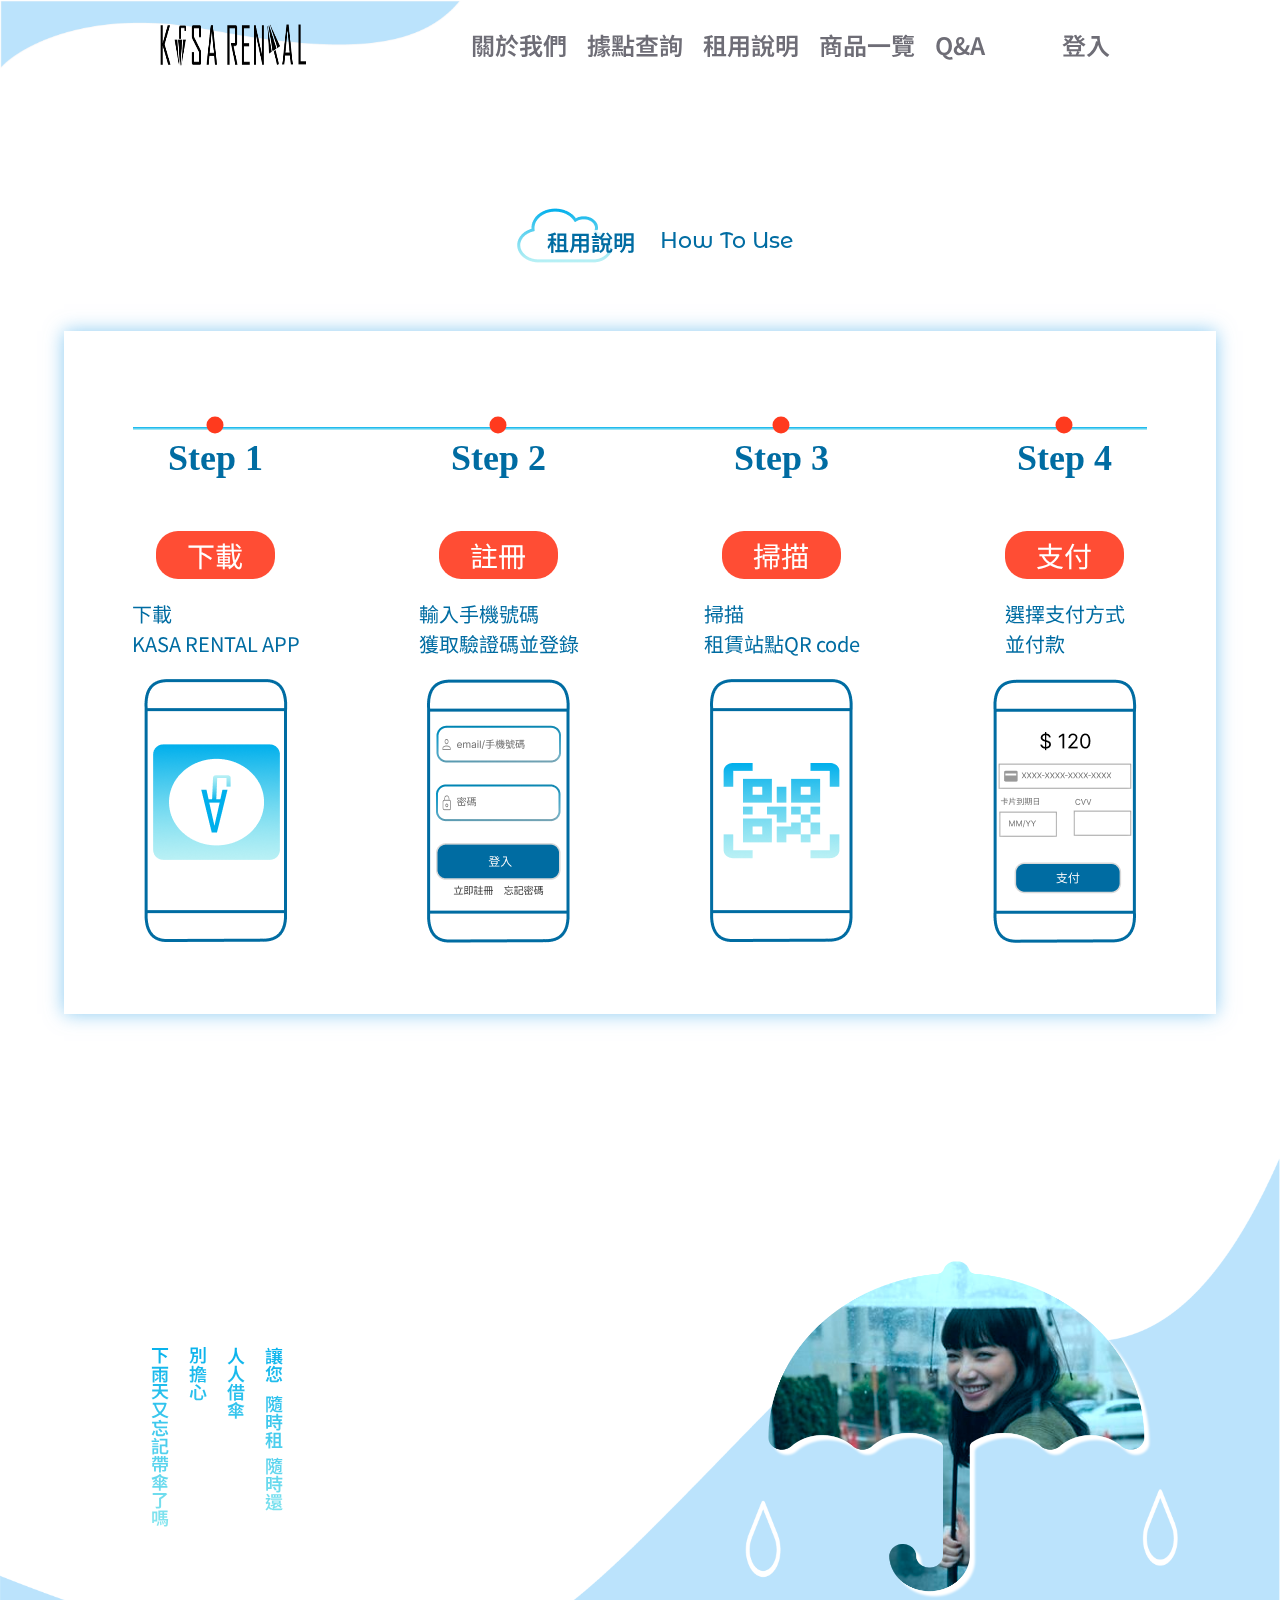
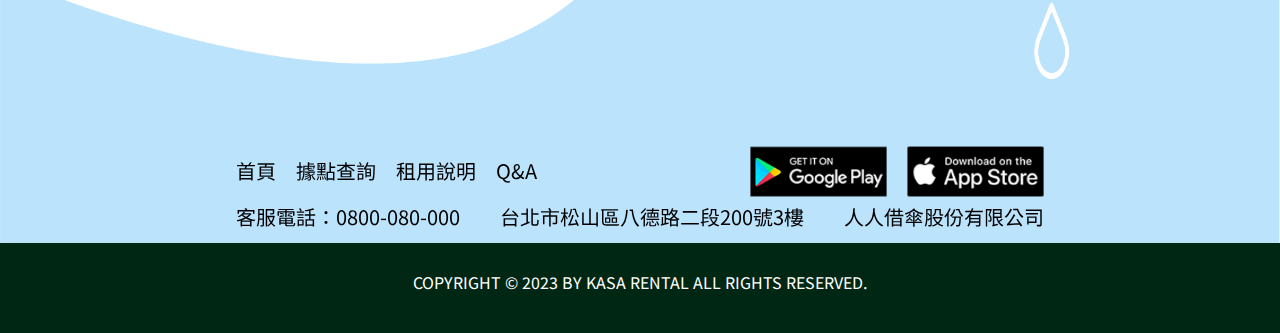
==== commit c96a2b9e: "0531-r1" ====
--- a/howToUse.html
+++ b/howToUse.html
@@ -5,19 +5,16 @@
     <meta charset="UTF-8">
     <meta http-equiv="X-UA-Compatible" content="IE=edge">
     <meta name="viewport" content="width=device-width, initial-scale=1.0">
-    <link rel="icon" href="./title-icon.png">
-
+    <link rel="icon" href="./img/title-icon.ico">
     <link rel="preconnect" href="https://fonts.googleapis.com">
     <link rel="preconnect" href="https://fonts.gstatic.com" crossorigin>
-    <link href="https://fonts.googleapis.com/css2?family=Inter:wght@300&family=Noto+Sans+TC:wght@300&display=swap"
+    <link
+        href="https://fonts.googleapis.com/css2?family=Montserrat+Alternates&family=Noto+Sans+TC:wght@300&display=swap"
         rel="stylesheet">
+
     <link rel="stylesheet" href="reset.css">
     <link rel="stylesheet" href="style.css">
-
     <title>KASA RENTAL</title>
-    <style>
-
-    </style>
 </head>
 
 <body>
--- a/style.css
+++ b/style.css
@@ -1,466 +1,500 @@
-* {
-    /* outline: 1px red solid; */
-    box-sizing: border-box;
-}
-
-@import url(https://allfont.net/allfont.css?fonts=agency-fb);
-
-p {
-    font-size: 20px;
-    color: #006CA2;
-    line-height: 1.5;
-}
-
-body {
-    display: flex;
-    flex-direction: column;
-    font-family: 'Noto Sans TC', sans-serif;
-}
-
-body.indexbg {
-    /* background-image:url(./img/index-bg.png) ; */
-    background-position: left top;
-    background-repeat: no-repeat;
-}
-
-header {
-    background-image: url(./img/index-nav-bg.png);
-    background-repeat: no-repeat;
-    background-position: left top;
-    background-size: cover;
-    height: 100px;
-}
-
-
-.bg-cloud-big {
-    /* background-image: url(./img/bg-cloud-big.png);
+ /* @import url(https://allfont.net/allfont.css?fonts=agency-fb); */
+
+ * {
+     /* outline: 1px red solid; */
+     box-sizing: border-box;
+
+ }
+
+ p {
+     font-size: 20px;
+     color: #006CA2;
+     line-height: 1.5;
+ }
+
+ a {
+     cursor: pointer;
+ }
+
+ body {
+     display: flex;
+     flex-direction: column;
+     font-family: 'Noto Sans TC', sans-serif;
+ }
+
+ body.indexbg {
+     /* background-image:url(./img/index-bg.png) ; */
+     background-position: left top;
+     background-repeat: no-repeat;
+ }
+
+ header {
+     background-image: url(./img/index-nav-bg.png);
+     background-repeat: no-repeat;
+     background-position: left top;
+     background-size: cover;
+     height: 100px;
+ }
+
+ @media screen and (max-width:1000px) {
+     .nav-content .nav-list {
+         display: none;
+         /* position: absolute; */
+     }
+ }
+
+ .bg-cloud-big {
+     /* background-image: url(./img/bg-cloud-big.png);
     background-repeat: no-repeat;
     background-position: center top;
     background-size: cover; */
-}
-
-.nav-bg-2 {
-    background-image: url(./img/nav-bg-v2.png);
-    background-repeat: no-repeat;
-    background-position: left top;
-    background-size: contain;
-    height: 160px;
-}
-
-.nav-banner {
-    width: 100%;
-    /* background: url(./img/banner-bg.png);
+ }
+
+ /* 其他頁面的nav背景 */
+ .nav-bg-2 {
+     background-image: url(./img/nav-bg-v2.png);
+     background-repeat: no-repeat;
+     background-position: left top;
+     background-size: contain;
+     height: 160px;
+ }
+
+ .nav-banner {
+     width: 100%;
+     /* background: url(./img/banner-bg.png);
     background-repeat: no-repeat;
     background-size: cover;
     background-position: left top; */
-}
-
-
-.banner {
-    margin-top: -3px;
-    background-image: url(./img/banner-bg.png);
-    background-repeat: no-repeat;
-    background-size: cover;
-    background-position: left top;
-}
-
-nav {
-    position: sticky;
-    top: 0;
-    width: 100%;
-    /* height: 250px;   */
-    background-repeat: no-repeat;
-}
-
-.mg-top-0 {
-    margin: 0;
-}
-
-
-.nav {
-    height: max-content;
-    padding: 1% 10%;
-    display: flex;
-    justify-content: space-between;
-}
-
-
-header {
-    display: flex;
-}
-
-.nav-list {
-    height: 50px;
-    line-height: 50px;
-    display: flex;
-    font-size: 24px;
-    justify-content: space-evenly;
-}
-
-.nav-list a {
-    display: block;
-    align-items: center;
-    color: #0C4867;
-    margin: 5px 10px;
-    text-align: center;
-    font-weight: 600;
-}
-
-.nav-list li {
-    text-align: center;
-    display: block;
-}
-
-.nav-list a:hover {
-    color: #FF3A1E;
-}
-
-.nav-content {
-    display: flex;
-    justify-content: space-between;
-
-    margin: auto;
-    width: 960px;
-    padding-top: 20px;
-}
-
-
-#logo {
-    display: flex;
-    width: 230px;
-}
-
-
-a {
-    text-decoration: none;
-}
-
-/* -----main---- */
-main {
-    display: block;
-    align-content: center;
-}
-
-.slider {
-    width: 100%;
-    position: relative;
-    overflow: hidden;
-}
-
-.banner-list {
-    margin: -36px 0 177px 0;
-    width: 150%;
-    display: flex;
-    gap: 20px;
-    position: relative;
-    left: -25%;
-}
-
-.banner-list-item {
-    width: 40%;
-    display: flex;
-    justify-content: center;
-
-}
-
-.banner-list-item.slo-position {
-    width: 70%;
-}
-
-#banner-img {
-    padding-top: 80px;
-    display: block;
-    /* width: 33.33%; */
-    width: 100%;
-
-
-}
-
-.banner {
-    position: relative;
-    padding-top: 3%;
-}
-
-.slo-1,
-.slo-2 {
-    font-family: 'Inter', sans-serif;
-    text-shadow: 0.1em 0.1em 0.2em #00000036;
-    writing-mode: vertical-rl;
-    position: absolute;
-    font-size: 35px;
-    color: #FFFF;
-    font-weight: 600;
-
-}
-
-
-.slo-1 {
-    top: 10%;
-    left: 14%;
-    z-index: 1;
-}
-
-.slo-2 {
-    left: 20%;
-    bottom: 13%;
-    z-index: 1;
-}
-
-/* title */
-.title-group {
-    margin: 5% auto 5% auto;
-    position: relative;
-    font-weight: 600;
-}
-
-.title {
-    width: max-content;
-    position: relative;
-    left: 30px;
-    display: flex;
-    gap: 25px;
-    color: #006CA2;
-    font-size: 22px;
-    padding: 22px 0px;
-}
-
-.section {
-    height: fit-content;
-    margin: 5% 0;
-    padding: 16px 5%;
-    display: flex;
-    flex-direction: column;
-    /* height: max-content; */
-}
-
-.title-ch {
-    background-color: #ffffffd6;
-}
-
-.title-en {
-    font-family: Agency FB;
-    font-weight: 200;
-}
-
-.h1-cloud-bg {
-    position: absolute;
-    left: 0;
-    z-index: -1;
-
-}
-
-.section.about .title-group {
-    z-index: 1;
-}
-
-.section.about {
-    margin-top: -5%;
-}
-
-
-.about .content {
-    margin: auto;
-    font-size: 20px;
-    padding-left: 50px;
-    line-height: 1.5;
-}
-
-/* Spot */
-.section.spot {
-    height: 750px;
-    padding: 0;
-    margin: 0;
-    position: relative;
-    background: url(./img/line-bg.png);
-    background-position: top center;
-    background-repeat: no-repeat;
-    background-size: cover;
-
-}
-
-.taiwain-map {
-    display: block;
-    width: 280px;
-    margin: auto;
-    position: relative;
-}
-
-/* line */
-.line {
-    position: absolute;
-    width: 200px;
-    height: 3px;
-    background: #FF3A1E;
-}
-
-.type1 {
-    right: 26%;
-    top: 14%;
-}
-
-.type2 {
-    left: 30%;
-    top: 38%;
-}
-
-.type3 {
-    left: 59%;
-    bottom: 39%;
-}
-
-.type4 {
-    left: 26%;
-    bottom: 21%;
-}
-
-
-.map-area .map-area-img .line::after {
-    left: 0;
-    top: 1.5px;
-    background: #FF3A1E;
-    content: '';
-    position: absolute;
-    width: 17px;
-    height: 17px;
-    border-radius: 50%;
-    transform-origin: center;
-    transform: translate(-50%, -50%);
-
-}
-
-.map-area .map-area-img .line:nth-child(2n+1)::after {
-    right: -10px;
-    left: initial;
-}
-
-.map-area {
-    margin: auto;
-    position: relative;
-}
-
-
-.area-same {
-    display: flex;
-    flex-direction: column;
-    align-items: center;
-    position: absolute;
-    padding: 15px 13px 15px;
-    max-width: 300px;
-    color: #006CA2;
-    align-items: center;
-
-
-}
-
-.area-same .area-title {
-    width: 100px;
-    padding: 10px;
-    text-align: center;
-    font-size: 18px;
-    border-radius: 10px;
-    background: #006CA2;
-    color: #FFFF;
-    margin-bottom: 20px;
-    font-weight: 600;
-}
-
-.area-same .area-content {
-    background: #BBE3FC;
-    border-radius: 10px;
-    width: 200px;
-    padding: 20px 10px;
-}
-
-.area-same.area1 .area-content {
-    width: 300px;
-}
-
-
-
-.area-same ul {
-    display: flex;
-    flex-wrap: wrap;
-    font-size: 14px;
-    justify-content: center;
-    gap: 15px 15px;
-}
-
-.area-same ul li {
-    width: 80px;
-    padding: 10px;
-    background: #FFFF;
-    color: #006CA2;
-    border-radius: 10px;
-    text-align: center;
-
-}
-
-.map-area .area1 {
-    top: -12%;
-    right: -127%;
-}
-
-.map-area .area2 {
-    top: -2%;
-    right: 108%;
-}
-
-.map-area .area3 {
-    top: 59%;
-    right: 98%;
-}
-
-.area-same.area4 {
-    top: 42%;
-    left: 94%;
-}
-
-.area-same.area4 ul {
-    justify-content: space-evenly;
-}
-
-.map-area #area4 {
-    top: 40%;
-    left: 100%;
-}
-
-/* howToUse */
-.howToUse.content {
-    position: relative;
-    padding: 200px 10px 70px;
-    width: 100%;
-    justify-content: space-around;
-    display: flex;
-    box-shadow: 0 0 18px rgba(91, 181, 237, 0.7);
-}
-
-.step-title {
-    width: 50%;
-    font-size: 28px;
-    /* background-color: #006CA2; */
-    background-color: rgba(255, 58, 30, .9);
-    color: #FFFF;
-    text-align: center;
-    border-radius: 22px;
-    padding: 10px;
-}
-
-/* step-No. */
-.step-num {
-    font-family: 'Agency FB';
-    font-size: 36px;
-    position: absolute;
-    top: 16%;
-    font-weight: 600;
-    color: #006CA2;
-}
-
-.stepNum {
-    display: flex;
-    justify-content: space-between;
-}
-
-/* .step-num.no1 {
+ }
+
+
+ .bg-cloud-big {
+     margin-top: -3px;
+     background-image: url(./img/banner-bg-2.png);
+     background-repeat: no-repeat;
+     background-size: cover;
+     background-position: center top;
+ }
+
+ nav {
+     position: sticky;
+     top: 0;
+     width: 100%;
+     /* height: 250px;   */
+     background-repeat: no-repeat;
+ }
+
+ .mg-top-0 {
+     margin: 0;
+ }
+
+
+ .nav {
+     height: max-content;
+     padding: 0 10%;
+     display: flex;
+     justify-content: space-between;
+ }
+
+
+ header {
+     display: flex;
+ }
+
+ .nav-list {
+     /* outline: #19f909 solid; */
+     height: 50px;
+     line-height: 50px;
+     display: flex;
+     font-size: 24px;
+     justify-content: space-evenly;
+ }
+
+ .nav-list a {
+     display: block;
+     align-items: center;
+     /* color: #0c4967; */
+     color: #6e6d76;
+     /* background: linear-gradient(to bottom, #029cfc, #BBE3FC);
+    background-clip: text;
+    -webkit-background-clip: text; */
+     /* color: transparent; */
+     margin: auto 10px;
+     text-align: center;
+     font-weight: 600;
+ }
+
+ .nav-list li {
+     text-align: center;
+     display: block;
+     position: relative;
+ }
+
+ .nav-list a:hover {
+     color: #0c4967;
+     /* color: #FF3A1E; */
+     /* outline: solid; */
+
+ }
+
+ .nav-list a:hover:after {
+     left: 0;
+     bottom: 0;
+     right: 0;
+     content: "";
+     width: 100%;
+     height: 2px;
+     position: absolute;
+     background-color: #0c4967;
+ }
+
+ .nav-content {
+     display: flex;
+     justify-content: space-between;
+     margin: auto;
+     width: 960px;
+     padding-top: 20px;
+ }
+
+
+ #logo {
+     display: flex;
+     width: 60%;
+     height: 50px;
+     line-height: 50px;
+ }
+
+
+ a {
+     text-decoration: none;
+ }
+
+ /* -----main---- */
+ main {
+     display: block;
+     align-content: center;
+ }
+
+ .slider {
+     width: 100%;
+     position: relative;
+     overflow: hidden;
+ }
+
+ .banner-list {
+     margin: -36px 0 177px 0;
+     width: 150%;
+     display: flex;
+     gap: 20px;
+     position: relative;
+     left: -25%;
+ }
+
+ .banner-list-item {
+     width: 40%;
+     display: flex;
+     justify-content: center;
+
+ }
+
+ .banner-list-item.slo-position {
+     width: 70%;
+ }
+
+ #banner-img {
+     padding-top: 80px;
+     display: block;
+     /* width: 33.33%; */
+     width: 100%;
+
+
+ }
+
+ .banner {
+     position: relative;
+     padding-top: 3%;
+ }
+
+ .slo-1,
+ .slo-2 {
+     font-family: 'Inter', sans-serif;
+     text-shadow: 0.1em 0.1em 0.2em #00000036;
+     writing-mode: vertical-rl;
+     position: absolute;
+     font-size: 35px;
+     color: #FFFF;
+     font-weight: 600;
+
+ }
+
+
+ .slo-1 {
+     top: 10%;
+     left: 14%;
+     z-index: 1;
+ }
+
+ .slo-2 {
+     left: 20%;
+     bottom: 13%;
+     z-index: 1;
+ }
+
+ /* title */
+ .title-group {
+     margin: 5% auto 5% auto;
+     position: relative;
+     font-weight: 600;
+ }
+
+ .title {
+     width: max-content;
+     position: relative;
+     left: 30px;
+     display: flex;
+     gap: 25px;
+     color: #006CA2;
+     font-size: 22px;
+     padding: 22px 0px;
+ }
+
+ .section {
+     height: fit-content;
+     margin: 5% 0;
+     padding: 16px 5%;
+     display: flex;
+     flex-direction: column;
+     /* height: max-content; */
+ }
+
+ .title-ch {
+     background-color: #ffffffd6;
+ }
+
+ .title-en {
+
+     font-family: 'Montserrat Alternates', sans-serif;
+     font-weight: 500;
+ }
+
+ .h1-cloud-bg {
+     position: absolute;
+     left: 0;
+     z-index: -1;
+
+ }
+
+ .section.about .title-group {
+     z-index: 1;
+ }
+
+ .section.about {
+     margin-top: -5%;
+ }
+
+
+ .about .content {
+     margin: auto;
+     font-size: 20px;
+     padding-left: 50px;
+     line-height: 1.5;
+ }
+
+ /* Spot */
+ .section.spot {
+     height: 750px;
+     padding: 0;
+     margin: 0;
+     position: relative;
+     background: url(./img/line-bg.png);
+     background-position: top center;
+     background-repeat: no-repeat;
+     background-size: cover;
+
+ }
+
+ .taiwain-map {
+     display: block;
+     width: 280px;
+     margin: auto;
+     position: relative;
+ }
+
+ /* line */
+ .line {
+     position: absolute;
+     width: 200px;
+     height: 3px;
+     background: #FF3A1E;
+ }
+
+ .type1 {
+     right: -50%;
+     top: 9%;
+ }
+
+ .type2 {
+     left: -29%;
+     top: 35%;
+ }
+
+ .type3 {
+     left: 58%;
+     bottom: 37%;
+ }
+
+ .type4 {
+     left: -41%;
+     bottom: 20%;
+ }
+
+ .map-area .map-area-img .line::after {
+     left: 0;
+     top: 1.5px;
+     background: #FF3A1E;
+     content: '';
+     position: absolute;
+     width: 17px;
+     height: 17px;
+     border-radius: 50%;
+     transform-origin: center;
+     transform: translate(-50%, -50%);
+
+ }
+
+ .map-area .map-area-img .line:nth-child(2n+1)::after {
+     right: -10px;
+     left: initial;
+ }
+
+ .map-area {
+     margin: auto;
+     position: relative;
+ }
+
+
+ .area-same {
+     display: flex;
+     flex-direction: column;
+     align-items: center;
+     position: absolute;
+     padding: 15px 13px 15px;
+     max-width: 300px;
+     color: #006CA2;
+     align-items: center;
+
+
+ }
+
+ .area-same .area-title {
+     width: 100px;
+     padding: 10px;
+     text-align: center;
+     font-size: 18px;
+     border-radius: 10px;
+     background: #006CA2;
+     color: #FFFF;
+     margin-bottom: 20px;
+     font-weight: 600;
+ }
+
+ .area-same .area-content {
+     background: #BBE3FC;
+     border-radius: 10px;
+     width: 200px;
+     padding: 20px 10px;
+ }
+
+ .area-same.area1 .area-content {
+     width: 300px;
+ }
+
+
+
+ .area-same ul {
+     display: flex;
+     flex-wrap: wrap;
+     font-size: 14px;
+     justify-content: center;
+     gap: 15px 15px;
+ }
+
+ .area-same ul li {
+     width: 80px;
+     padding: 10px;
+     background: #FFFF;
+     color: #006CA2;
+     border-radius: 10px;
+     text-align: center;
+
+ }
+
+ .map-area .area1 {
+     top: -12%;
+     right: -127%;
+ }
+
+ .map-area .area2 {
+     top: -2%;
+     right: 108%;
+ }
+
+ .map-area .area3 {
+     top: 59%;
+     right: 98%;
+ }
+
+ .area-same.area4 {
+     top: 42%;
+     left: 94%;
+ }
+
+ .area-same.area4 ul {
+     justify-content: space-evenly;
+ }
+
+ .map-area #area4 {
+     top: 40%;
+     left: 100%;
+ }
+
+ /* howToUse */
+ .howToUse.content {
+     position: relative;
+     padding: 200px 10px 70px;
+     width: 100%;
+     justify-content: space-around;
+     display: flex;
+     box-shadow: 0 0 18px rgba(91, 181, 237, 0.7);
+ }
+
+ .step-title {
+     width: 50%;
+     font-size: 28px;
+     /* background-color: #006CA2; */
+     background-color: rgba(255, 58, 30, .9);
+     color: #FFFF;
+     text-align: center;
+     border-radius: 22px;
+     padding: 10px;
+ }
+
+ /* step-No. */
+ .step-num {
+     font-family: 'Agency FB';
+     font-size: 36px;
+     position: absolute;
+     top: 16%;
+     font-weight: 600;
+     color: #006CA2;
+ }
+
+ .stepNum {
+     display: flex;
+     justify-content: space-between;
+ }
+
+ /* .step-num.no1 {
     left: 12%;
 }
 
@@ -476,55 +510,55 @@
     left: 79%;
 } */
 
-/* step-line */
-.step-line {
-    top: 14%;
-    position: absolute;
-    width: 88%;
-    height: 3px;
-    background: linear-gradient(to bottom, rgba(0, 175, 236), rgba(106, 225, 233, 0.42));
-}
-
-.howToUse.content .howToUse-item {
-    width: 21%;
-    align-items: center;
-    display: flex;
-    flex-direction: column;
-    gap: 20px 0;
-}
-
-.step-num:after {
-    top: -43%;
-    left: 50%;
-    background: #FF3A1E;
-    /* background: linear-gradient(to bottom, rgba(0, 175, 236), rgba(106, 225, 233, 0.42)); */
-    content: '';
-    position: absolute;
-    width: 17px;
-    height: 17px;
-    border-radius: 50%;
-    transform-origin: center;
-    transform: translate(-50%, -50%);
-    z-index: 1;
-}
-
-.step-text {
-    font-size: 20px;
-    color: #006CA2;
-    line-height: 1.5;
-    margin: auto;
-}
-
-.step-img {
-    margin: auto;
-}
-
-.step-img img {
-    max-width: 125%;
-
-}
-
-/* .step-line.line1 {
+ /* step-line */
+ .step-line {
+     top: 14%;
+     position: absolute;
+     width: 88%;
+     height: 3px;
+     background: linear-gradient(to bottom, rgba(0, 175, 236), rgba(106, 225, 233, 0.42));
+ }
+
+ .howToUse.content .howToUse-item {
+     width: 21%;
+     align-items: center;
+     display: flex;
+     flex-direction: column;
+     gap: 20px 0;
+ }
+
+ .step-num:after {
+     top: -43%;
+     left: 50%;
+     background: #FF3A1E;
+     /* background: linear-gradient(to bottom, rgba(0, 175, 236), rgba(106, 225, 233, 0.42)); */
+     content: '';
+     position: absolute;
+     width: 17px;
+     height: 17px;
+     border-radius: 50%;
+     transform-origin: center;
+     transform: translate(-50%, -50%);
+     z-index: 1;
+ }
+
+ .step-text {
+     font-size: 20px;
+     color: #006CA2;
+     line-height: 1.5;
+     margin: auto;
+ }
+
+ .step-img {
+     margin: auto;
+ }
+
+ .step-img img {
+     max-width: 125%;
+
+ }
+
+ /* .step-line.line1 {
     left: 6%;
 }
 
@@ -540,177 +574,194 @@
     left: 72%;
 } */
 
-/* footer */
-.section.footer {
-    background-image: url(./img/footer-bg.png);
-    background-position: center top;
-    background-repeat: no-repeat;
-    background-size: cover;
-    margin-bottom: 0;
-    position: relative;
-    ;
-}
-
-.footer-content-img {
-    /* outline: solid red 1px; */
-    width: 30%;
-    left: 60%;
-    top: 15%;
-    position: absolute;
-}
-
-.umbrella-girl {
-    /* outline: solid; */
-    display: block;
-    /* position: absolute; */
-    overflow: hidden;
-    width: 100%;
-
-}
-
-footer {
-    bottom: 0;
-}
-
-.footer-content {
-    padding-top: 20%;
-    margin-top: 10%;
-    margin: auto;
-    display: flex;
-    position: relative;
-    font-size: 18px;
-    gap: 5%;
-    height: fit-content;
-    margin-bottom: 200px;
-}
-
-.footer-wrap {
-    display: flex;
-    justify-content: space-between;
-}
-
-.footer-content-text {
-
-    outline: 1px solid blue;
-    position: relative;
-    /* right: 300px; */
-    writing-mode: vertical-lr;
-    font-weight: 600;
-    background: linear-gradient(to bottom, rgba(0, 175, 236), rgba(106, 225, 233, 0.774));
-    background: -webkit-linear-gradient(to right, rgba(0, 175, 236), rgba(106, 225, 233, 0.42));
-    background-clip: text;
-    -webkit-background-clip: text;
-    color: transparent;
-    margin-left: -246%;
-}
-
-.footer-content-text div {
-    margin: 10px 20px;
-}
-
-.footer-content-text.orange-color {
-    color: rgba(230, 123, 24);
-}
-
-.footer-text {
-    flex-direction: column;
-    font-size: 20px;
-    display: flex;
-    flex-wrap: wrap;
-    margin: auto;
-    row-gap: 10px;
-}
-
-.footer-list {
-    align-self: center;
-    display: flex;
-}
-
-.footer-list ul {
-    gap: 10px;
-    display: flex;
-    /* margin: 10px 0; */
-}
-
-.footer-list ul li a {
-    color: black
-}
-
-.company-info {
-    gap: 40px;
-    display: flex;
-    color: black;
-    margin: auto;
-}
-
-.dowload-icon {
-    width: 100%;
-    align-self: center;
-    width: fit-content;
-    justify-content: flex-end;
-    display: flex;
-    gap: 20px;
-    height: max-content;
-}
-
-.dowload-icon img {
-    width: 35%;
-    height: auto;
-}
-
-footer .copyright {
-    height: 90px;
-    line-height: 1.4;
-    color: #fff;
-    text-align: center;
-    background: #002614;
-    padding: 28px 10px;
-}
-
-/* product */
-
-.product-img-slide {
-    position: relative;
-    width: 50%;
-    border-radius: 0 1000px 1000px 0;
-    background: #BBE3FC;
-}
-
-.product-content {
-    display: flex;
-    align-items: center;
-    justify-content: space-between;
-}
-
-.product-content:nth-child(2n) .product-img-slide {
-    border-radius: 1000px 0 0 1000px;
-    order: 1;
-}
-
-.product-detail {
-    line-height: 2;
-}
-
-.product-content:nth-child(2n+1) .text {
-    width: 50%;
-    margin: 10%;
-}
-
-.product-content:nth-child(2n) .text {
-    margin: 10%;
-    width: 50%;
-}
-
-.product-img img {
-    width: 400px;
-    height: 500px;
-}
-
-.product-img-slide {
-    display: flex;
-}
-
-.product-content:nth-child(2n+1) .product-img {
+ /* footer */
+ .section.footer {
+     background-image: url(./img/footer-bg.png);
+     background-position: center top;
+     background-repeat: no-repeat;
+     background-size: cover;
+     margin-bottom: 0;
+     position: relative;
+     ;
+ }
+
+ .footer-content-img {
+     /* outline: solid red 1px; */
+     width: 30%;
+     left: 60%;
+     top: 15%;
+     position: absolute;
+ }
+
+ .umbrella-girl {
+     /* outline: solid; */
+     display: block;
+     /* position: absolute; */
+     overflow: hidden;
+     width: 100%;
+
+ }
+
+ footer {
+     bottom: 0;
+ }
+
+ .footer-content {
+     padding-top: 20%;
+     margin-top: 10%;
+     margin: auto;
+     display: flex;
+     position: relative;
+     font-size: 18px;
+     gap: 5%;
+     height: fit-content;
+     margin-bottom: 200px;
+ }
+
+ .footer-wrap {
+     display: flex;
+     justify-content: space-between;
+ }
+
+ .footer-content-text {
+     /* outline: 1px solid blue; */
+     position: relative;
+     /* right: 300px; */
+     writing-mode: vertical-lr;
+     font-weight: 600;
+     background: linear-gradient(to bottom, rgba(0, 175, 236), rgba(106, 225, 233, 0.774));
+     background: -webkit-linear-gradient(to right, rgba(0, 175, 236), rgba(106, 225, 233, 0.42));
+     background-clip: text;
+     -webkit-background-clip: text;
+     color: transparent;
+     margin-left: -246%;
+ }
+
+ .footer-content-text div {
+     margin: 10px 20px;
+ }
+
+ .footer-content-text.orange-color {
+     color: rgba(230, 123, 24);
+ }
+
+ .footer-text {
+     flex-direction: column;
+     font-size: 20px;
+     display: flex;
+     flex-wrap: wrap;
+     margin: auto;
+     row-gap: 10px;
+ }
+
+ .footer-list {
+     align-self: center;
+     display: flex;
+ }
+
+ .footer-list ul {
+     gap: 10px;
+     display: flex;
+     /* margin: 10px 0; */
+ }
+
+ .footer-list ul li a {
+     color: black
+ }
+
+ .company-info {
+     gap: 40px;
+     display: flex;
+     color: black;
+     margin: auto;
+ }
+
+ .dowload-icon {
+     width: 100%;
+     border-radius: 5px;
+     align-self: center;
+     width: fit-content;
+     justify-content: flex-end;
+     display: flex;
+     gap: 20px;
+     height: max-content;
+ }
+
+ .dowload-icon img {
+     width: 35%;
+     height: auto;
+ }
+
+ footer .copyright {
+     height: 90px;
+     line-height: 1.4;
+     color: #fff;
+     text-align: center;
+     background: #002614;
+     padding: 28px 10px;
+ }
+
+ /* product */
+
+ .product-img-slide {
+     width: 50%;
+     height: 25%;
+     position: relative;
+     border-radius: 0 1000px 1000px 0;
+     background: #BBE3FC;
+ }
+
+ .product-content {
+     display: flex;
+     align-items: center;
+     justify-content: space-between;
+ }
+
+ .product-content:nth-child(2n) .product-img-slide {
+     border-radius: 1000px 0 0 1000px;
+     order: 1;
+ }
+
+ .product-detail {
+     line-height: 2;
+ }
+
+ /* 商品-文字 */
+ .product-content .text {
+     margin: auto;
+ }
+
+ .product-content .text .product-title,
+ .product-color-list {
+     text-align: center;
+ }
+
+ /* .product-content:nth-child(2n+1) .text {
+     width: 50%;
+     margin: 10%;
+ }
+
+ .product-content:nth-child(2n) .text {
+     margin: 10%;
+     width: 50%;
+ } */
+
+ .product-img img {
+     padding: 10px 20px;
+     width: 100%;
+     height: 100%;
+ }
+
+ .product-img-slide {
+     display: flex;
+ }
+
+ .product-img {
+     width: 50%;
+     margin: 5% auto;
+ }
+
+ /* .product-content:nth-child(2n+1) .product-img {
     width: 100%;
     margin-left: 14%;
 }
@@ -718,238 +769,270 @@
 .product-content:nth-child(2n) .product-img {
     width: 100%;
     margin-left: 26%;
-}
-
-.product-content .text .product-title {
-    font-size: 22px;
-}
-
-.product-content .text .product-color-list div {
-    width: 10px;
-    height: 10px;
-    border-radius: 5px;
-    background-color: #BBE3FC;
-    margin: 2px 2px;
-    padding: 0;
-    /* overflow: hidden; */
-    /* color: rgba(0,0,0,0); */
-    /* white-space: nowrap; */
-}
-
-.product-color-list {
-    display: flex;
-    margin: 2% 0 0 0;
-    padding-left: 7%;
-}
-
-.product-content .text .product-detail {
-    font-size: 18px;
-    line-height: 1.5;
-    text-align: left;
-    font-size: 18px;
-}
-
-
-/* login */
-
-.login-area {
-    min-width: fit-content;
-    background: #BBE3FC;
-    justify-content: center;
-    display: flex;
-    margin: auto;
-    padding: 5% 15%;
-    border-radius: 10px;
-}
-
-.login-left {
-    margin-right: 16%;
-    text-align: center;
-    border-right: #BBE3FC solid 2px;
-    padding-right: 10%;
-}
-
-/* .login-left:after{
+} */
+
+ .product-content .text .product-title {
+     font-size: 22px;
+ }
+
+ .product-color-list {
+     align-self: center;
+     display: flex;
+     margin: 10px 0;
+     justify-content: center;
+ }
+
+ .product-content .text .product-color-list div {
+     width: 15px;
+     height: 15px;
+     border-radius: 15px;
+     background-color: #BBE3FC;
+     margin: 0px 3px;
+     padding: 0;
+ }
+
+
+
+
+ .product-content .text .product-detail {
+     font-size: 18px;
+     line-height: 1.5;
+     text-align: left;
+     font-size: 18px;
+ }
+
+
+ /* login */
+ /* area-container */
+ .area-container {
+     margin: auto;
+ }
+
+ /* tab-area */
+ .tab-area {
+     outline: #FF3A1E solid;
+     margin: auto;
+     display: block;
+ }
+
+ .tab-area input[type="radio"] {}
+
+ /* tab-checked顯示 */
+ .tab-area input[type="radio"]:checked+.tab-display {
+     display: block;
+ }
+
+ .login-area,
+ .phone-area {
+     min-width: fit-content;
+     background: #BBE3FC;
+     justify-content: center;
+     display: flex;
+     margin: auto;
+     padding: 5% 15%;
+     border-radius: 10px;
+ }
+
+
+ .login-left {
+     margin-right: 16%;
+     text-align: center;
+     border-right: #ffff solid 4px;
+     padding-right: 16%;
+ }
+
+ /* .login-left:after{
     position: absolute;
     width: 10px;
     height:30px;
     background-color: #0C4867;
     left: 20%;
 } */
-.login-register {
-    width: 300px;
-    display: flex;
-}
-
-.form-text {
-    margin: 20% 0 5%;
-}
-
-.form-text.input input {
-    /* border: solid #0C4867 1px; */
-    border-radius: 5px;
-    position: relative;
-    display: inline-block;
-}
-
-input[type=button] {
-    background-color: #0C4867;
-    border: none;
-    padding: 10px;
-    width: 170px;
-    color: #fff;
-    border-radius: 5px;
-    cursor: pointer;
-}
-
-.signup {
-    margin-top: 20px;
-    background-color: #FF3A1E;
-    border: none;
-    padding: 10px;
-    width: 170px;
-    color: #fff;
-    border-radius: 5px;
-    margin: auto;
-    cursor: pointer;
-
-}
-
-input {
-    width: 300px;
-    height: 46px;
-    font-size: 20px;
-    font-family: "Roboto", sans-serif;
-    /* font-weight: 200; */
-    color: black;
-    padding: 5px 10px;
-}
-
-#facebook-signup-btn {
-    margin: auto;
-    display: flex;
-    align-items: center;
-    justify-content: space-evenly;
-    width: 212px;
-    height: 40px;
-    margin: 0 auto 25px auto;
-    background-color: #3b5998;
-    color: #fff;
-    border-radius: 5px;
-    cursor: pointer;
-}
-
-.login-right button img {
-    margin-right: -24px;
-}
-
-.login-right div:nth-child(2) {
-    margin-left: 20px;
-}
-
-.login-right button {
-    border: none;
-}
-
-.login-forgot a {
-    color: #0C4867;
-}
-
-.login-right {
-    margin: auto;
-}
-
-/* user icon */
-
-
-/* QA */
-.section.QA {
-    height: fit-content;
-    margin: 0;
-    padding: 0 5% 5% 15%;
-    display: flex;
-    flex-direction: column;
-}
-
-.section.QA>div {
-    /* outline: solid red; */
-    width: 100%;
-    display: flex;
-    margin: 20px 0;
-    justify-content: center;
-}
-
-.section.QA .QA-title {
-    gap: 200px;
-}
-
-.QA-title button {
-    width: 150px;
-    font-weight: 600;
-    padding: 1% 3%;
-    font-size: 14px;
-    border: #0C4867;
-    border-radius: 20px;
-    color: #0C4867;
-}
-
-.QA-title button:hover {
-    border: none;
-    background-color: #0C4867;
-    color: #fff;
-}
-
-.section.QA .QA-content {
-    text-align: center;
-    display: block;
-    line-height: 2;
-    margin: auto;
-    /* flex: ; */
-}
-
-.QA-sub-title>div {
-    margin: 0 20px;
-}
-
-.QA-content-Q {
-    background: #006CA2;
-    color: #FFFF;
-    font-weight: 600;
-}
-
-.QA-content-Q,
-.QA-content-A {
-    padding-left: 20px;
-    display: flex;
-    border-radius: 10px;
-    width: 50%;
-    margin: auto;
-    justify-content: space-between;
-}
-
-.hide {
-    display: none;
-}
-
-.add {
-    background: none;
-    margin-right: 20px;
-    cursor: pointer;
-}
-
-.QA-content-A {
-    border: solid;
-    border-color: #006CA2;
-    margin-top: 20px;
-    display: none;
-
-}
-
-.QA-content-1 {
-    margin-bottom: 50px;
-}
-
-.QA-sub-title>div:hover {
-    font-weight: 600;
-    color: #0C4867;
-}+ .login-register {
+     width: 300px;
+     display: flex;
+ }
+
+ .form-text {
+     margin: 20% 0 5%;
+ }
+
+ .form-text.input input:focus {
+     outline: none;
+     border: solid#0C4867 2px;
+ }
+
+ .form-text.input input {
+     border: solid #0C4867 1px;
+     border-radius: 5px;
+     position: relative;
+     display: inline-block;
+ }
+
+ input[type=button] {
+     background-color: #0c4967eb;
+     border: none;
+     padding: 10px;
+     width: 170px;
+     color: #fff;
+     border-radius: 5px;
+     cursor: pointer;
+ }
+
+ input[type=button]:hover {
+     background-color: #0c4967;
+ }
+
+ .signup {
+     margin-top: 20px;
+     background-color: #FF3A1E;
+     border: none;
+     padding: 10px;
+     width: 170px;
+     color: #fff;
+     border-radius: 5px;
+     margin: auto;
+     cursor: pointer;
+
+ }
+
+ .tab input {
+     width: 300px;
+     height: 46px;
+     font-size: 20px;
+     font-family: "Roboto", sans-serif;
+     /* font-weight: 200; */
+     /* color: black; */
+     padding: 5px 10px;
+ }
+
+
+ #facebook-signup-btn {
+     margin: auto;
+     display: flex;
+     align-items: center;
+     justify-content: space-evenly;
+     width: 212px;
+     height: 40px;
+     margin: 0 auto 25px auto;
+     background-color: #3b5998;
+     color: #fff;
+     border-radius: 5px;
+     cursor: pointer;
+ }
+
+ .login-right button img {
+     margin-right: -24px;
+ }
+
+ .login-right div:nth-child(2) {
+     margin-left: 20px;
+ }
+
+ .login-right button {
+     border: none;
+ }
+
+ .login-forgot a {
+     color: #0C4867;
+ }
+
+ .login-right {
+     margin: auto;
+ }
+
+ /* user icon */
+
+
+ /* QA */
+ .section.QA {
+     height: fit-content;
+     margin: 0;
+     padding: 0 5% 5% 15%;
+     display: flex;
+     flex-direction: column;
+ }
+
+ .section.QA>div {
+     /* outline: solid red; */
+     width: 100%;
+     display: flex;
+     margin: 20px 0;
+     justify-content: center;
+ }
+
+ .section.QA .QA-title {
+     gap: 200px;
+ }
+
+ .QA-title button {
+     width: 150px;
+     font-weight: 600;
+     padding: 1% 3%;
+     font-size: 14px;
+     border: #0C4867;
+     border-radius: 20px;
+     color: #0C4867;
+ }
+
+ .QA-title button:hover {
+     border: none;
+     background-color: #0C4867;
+     color: #fff;
+ }
+
+ .section.QA .QA-content {
+     text-align: center;
+     display: block;
+     line-height: 2;
+     margin: auto;
+     /* flex: ; */
+ }
+
+ .QA-sub-title>div {
+     margin: 0 20px;
+ }
+
+ .QA-content-Q {
+     background: #006CA2;
+     color: #FFFF;
+     font-weight: 600;
+ }
+
+ .QA-content-Q,
+ .QA-content-A {
+     padding: 10px 0 10px 20px;
+     /* padding-left: 20px; */
+     display: flex;
+     border-radius: 10px;
+     max-width: 50%;
+     margin: auto;
+     justify-content: space-between;
+ }
+
+ .hide {
+     display: none;
+ }
+
+ .add {
+     background: none;
+     margin-right: 20px;
+     cursor: pointer;
+ }
+
+ .QA-content-A {
+     border: solid;
+     border-color: #006CA2;
+     margin-top: 20px;
+     display: none;
+
+ }
+
+ .QA-content-1 {
+     margin-bottom: 50px;
+ }
+
+ .QA-sub-title>div:hover {
+     font-weight: 600;
+     color: #0C4867;
+ }